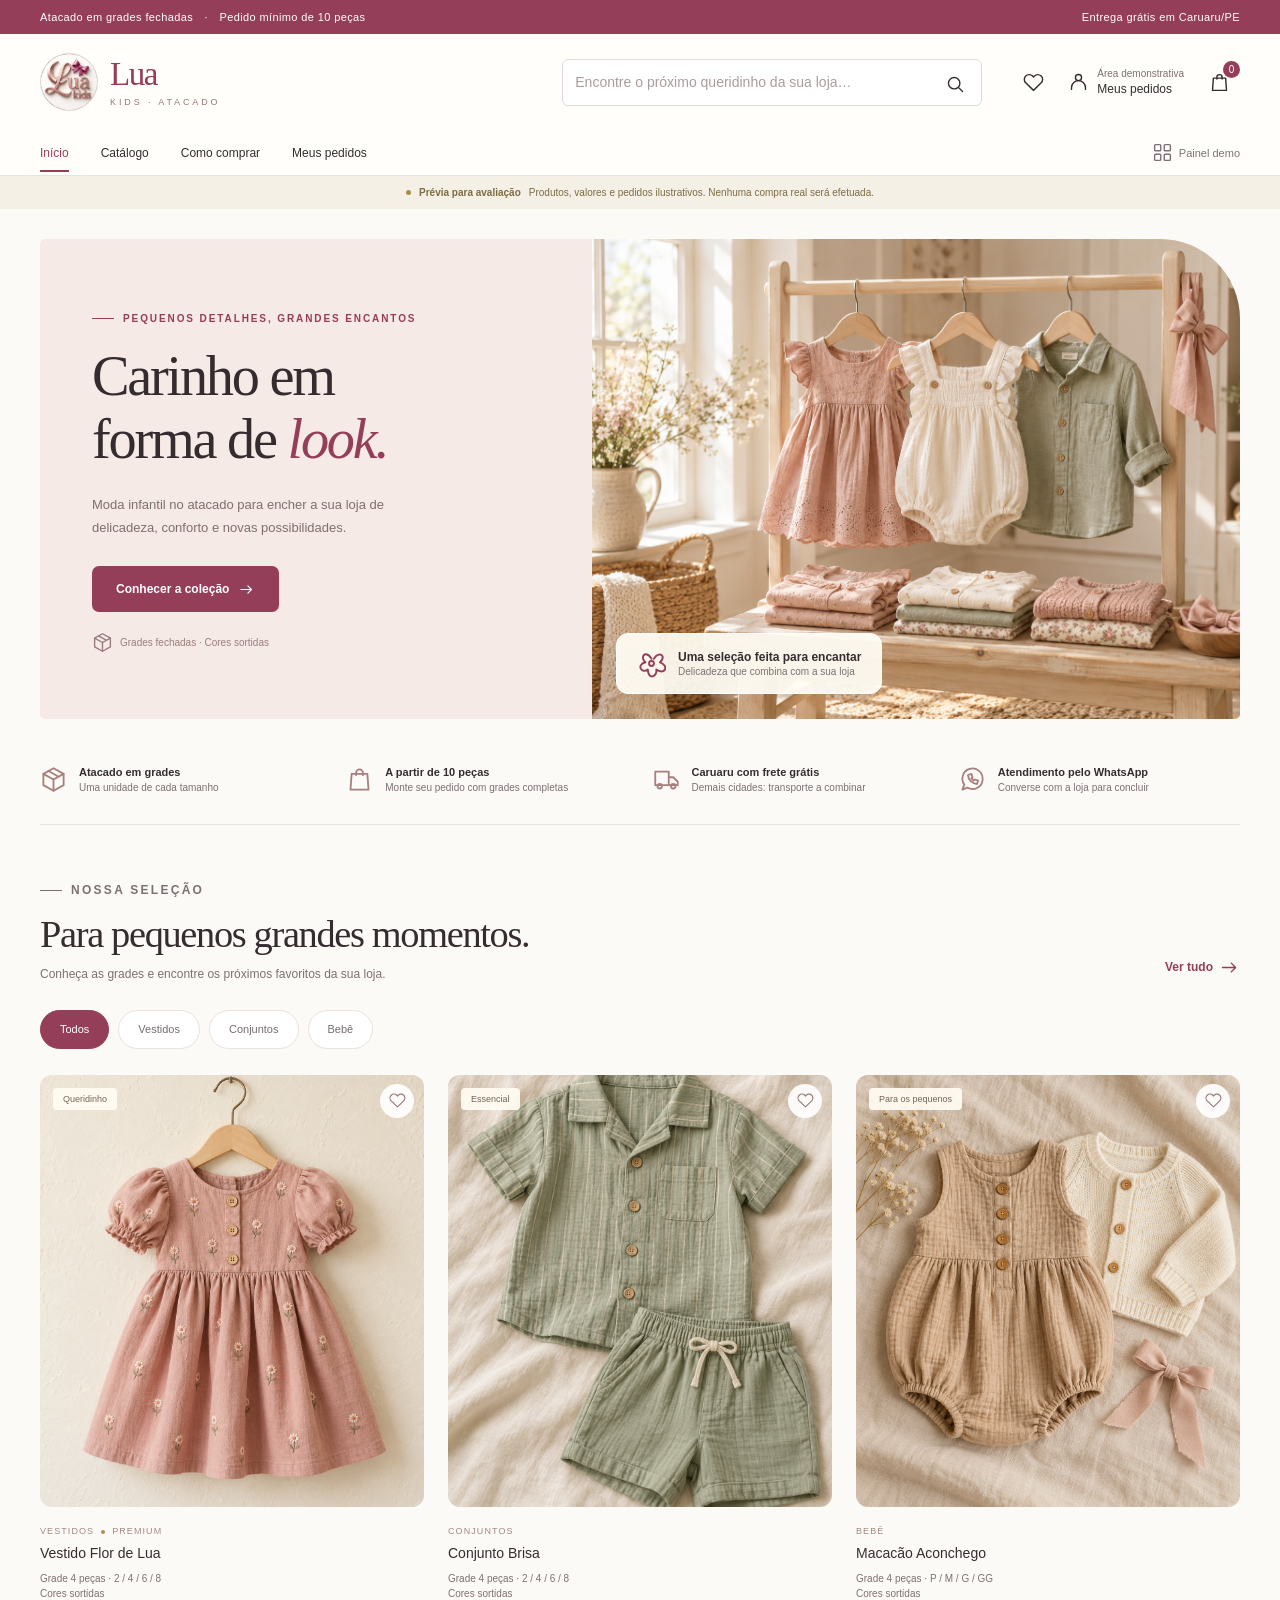
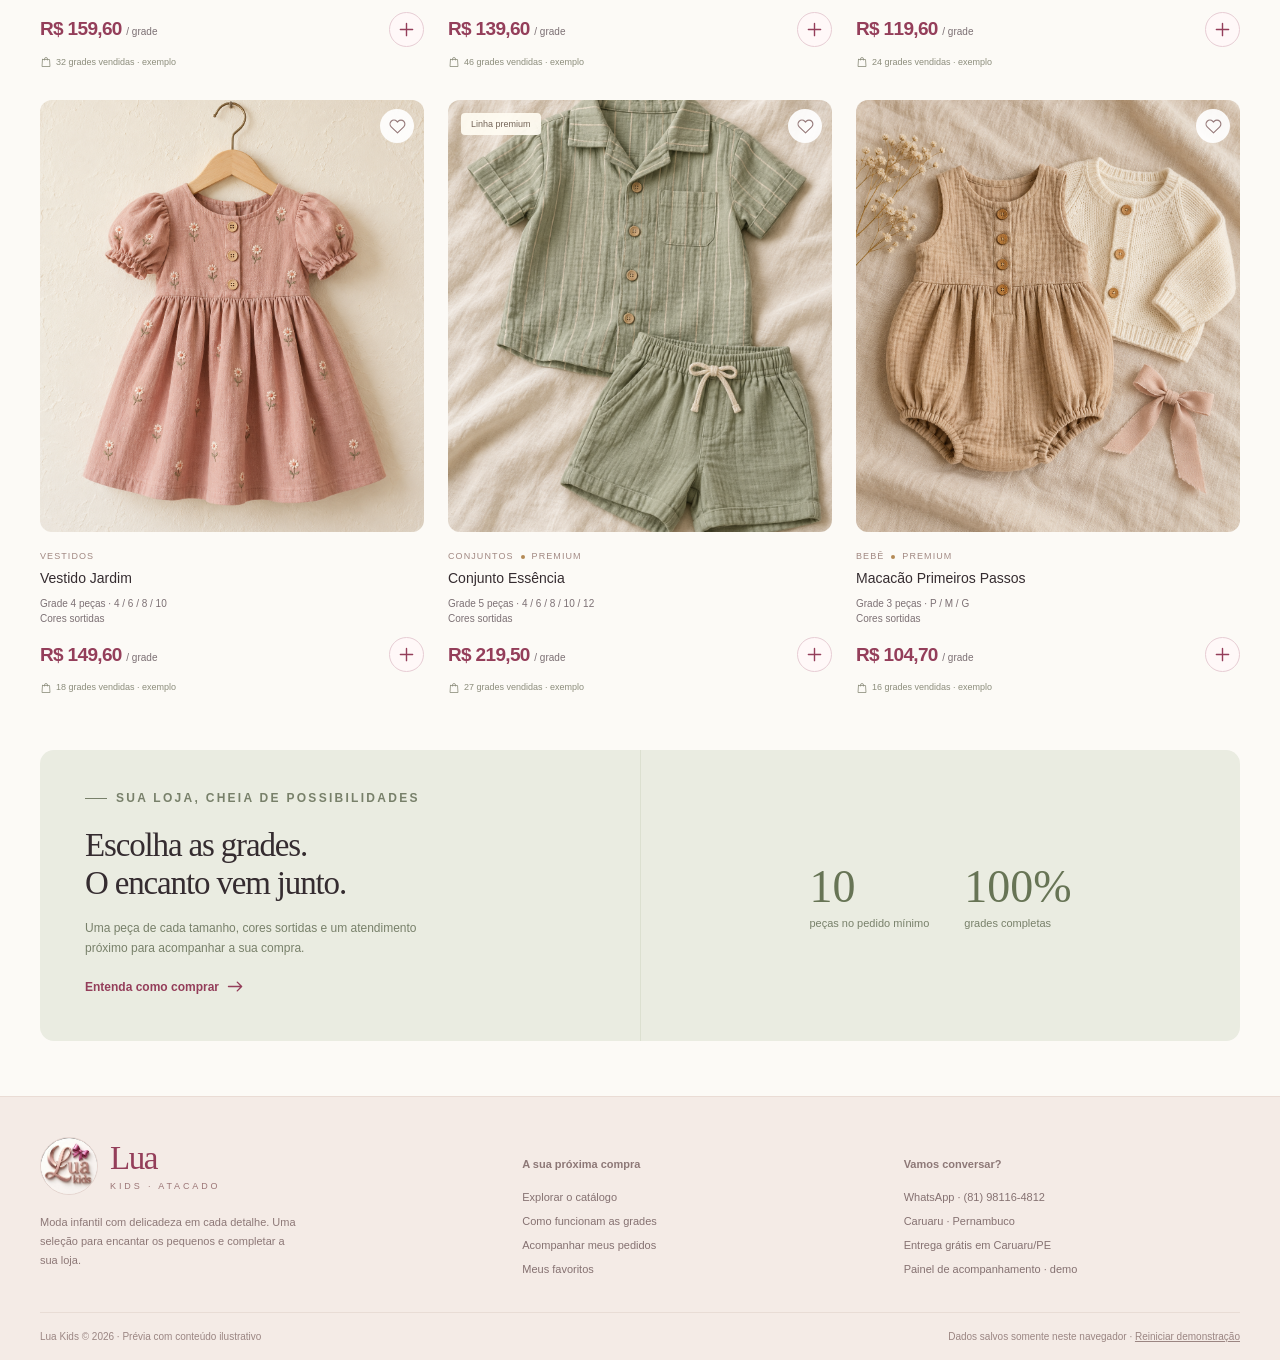
==== index.html @ c9e326a3 "att de 1º versão" ====
<!doctype html>
<html lang="pt-BR">
  <head>
    <meta charset="utf-8" />
    <meta name="viewport" content="width=device-width, initial-scale=1" />
    <meta name="theme-color" content="#943e5a" />
    <meta
      name="description"
      content="Prévia da Lua Kids: moda infantil no atacado, em grades fechadas. Caruaru, Pernambuco."
    />
    <title>Lua Kids · Moda infantil no atacado</title>
    <link rel="icon" type="image/jpeg" href="recursos/imagens/logo-original.jpg" />
    <!-- A ordem preserva a cascata visual da primeira versão. -->
    <link rel="stylesheet" href="estilos/base.css" />
    <link rel="stylesheet" href="estilos/estrutura.css" />
    <link rel="stylesheet" href="estilos/vitrine.css" />
    <link rel="stylesheet" href="estilos/rodape.css" />
    <link rel="stylesheet" href="estilos/paginas.css" />
    <link rel="stylesheet" href="estilos/responsivo.css" />
    <!-- defer mantém a ordem: configuração → serviços/componentes → telas → eventos → aplicação. -->
    <!-- Scripts tradicionais permitem continuar abrindo este arquivo diretamente no navegador. -->
    <script defer src="js/configuracao.js"></script>
    <script defer src="js/utilitarios.js"></script>
    <script defer src="js/dados/demonstracao.js"></script>
    <script defer src="js/servicos/armazenamento.js"></script>
    <script defer src="js/navegacao.js"></script>
    <script defer src="js/componentes/icones.js"></script>
    <script defer src="js/componentes/avisos.js"></script>
    <script defer src="js/componentes/comuns.js"></script>
    <script defer src="js/servicos/sacola.js"></script>
    <script defer src="js/componentes/estrutura.js"></script>
    <script defer src="js/componentes/cartao-produto.js"></script>
    <script defer src="js/paginas/inicio.js"></script>
    <script defer src="js/paginas/catalogo.js"></script>
    <script defer src="js/paginas/produto.js"></script>
    <script defer src="js/paginas/sacola.js"></script>
    <script defer src="js/servicos/favoritos.js"></script>
    <script defer src="js/paginas/favoritos.js"></script>
    <script defer src="js/servicos/entrega.js"></script>
    <script defer src="js/servicos/pedidos.js"></script>
    <script defer src="js/paginas/fechamento.js"></script>
    <script defer src="js/servicos/anexos.js"></script>
    <script defer src="js/paginas/pedidos.js"></script>
    <script defer src="js/paginas/painel.js"></script>
    <script defer src="js/componentes/mensagem-whatsapp.js"></script>
    <script defer src="js/paginas/como-comprar.js"></script>
    <script defer src="js/eventos.js"></script>
    <script defer src="js/aplicacao.js"></script>
  </head>
  <body>
    <a class="skip-link" href="#conteudo">Pular para o conteúdo</a>
    <div class="announcement"
      ><span>Atacado em grades fechadas <b>·</b> Pedido mínimo de 10 peças</span
      ><span class="announcement-delivery">Entrega grátis em Caruaru/PE</span></div
    >
    <!-- O componente estrutura.js preenche a marca, a busca e os contadores. -->
    <header class="site-header" id="header"></header>
    <div class="demo-bar"
      ><span class="demo-dot"></span><strong>Prévia para avaliação</strong
      ><span
        >Produtos, valores e pedidos ilustrativos. Nenhuma compra real será efetuada.</span
      ></div
    >
    <!-- aplicacao.js troca somente esta área ao navegar pelas rotas. -->
    <main id="conteudo" tabindex="-1"></main>
    <footer class="site-footer" id="footer"></footer>
    <!-- Diálogos nativos: o navegador controla foco e fechamento pelo teclado. -->
    <dialog id="cart-dialog" class="cart-dialog" aria-labelledby="cart-title"></dialog>
    <dialog id="message-dialog" class="message-dialog" aria-labelledby="message-title"></dialog>
    <div id="toast" class="toast" role="status" aria-live="polite"></div>
    <noscript
      ><p class="container notice"
        >Ative o JavaScript para navegar no catálogo e experimentar o carrinho.</p
      ></noscript
    >
  </body>
</html>
---- estilos/base.css ----
/* Cores, tipografia, dimensões gerais, ícones e acessibilidade compartilhada. */
:root {
  --ink: #352c30;
  --muted: #7c7074;
  --rose: #943e5a;
  --rose-dark: #763047;
  --blush: #f8eeec;
  --cream: #fcfaf6;
  --line: #eae2df;
  --sage: #526348;
  --white: #fff;
  --shadow: 0 14px 45px #57373f0c;
  --radius: 16px;
  font-family: "Segoe UI", Arial, sans-serif;
  color: var(--ink);
  background: var(--cream);
  font-synthesis: none;
}
* {
  box-sizing: border-box;
}
body {
  margin: 0;
}
button,
input,
select,
textarea {
  font: inherit;
}
button,
a,
input,
select,
textarea {
  -webkit-tap-highlight-color: transparent;
}
a {
  color: inherit;
  text-decoration: none;
}
button {
  cursor: pointer;
}
img {
  display: block;
  max-width: 100%;
}
button:disabled {
  cursor: not-allowed;
  opacity: 0.48;
}
button,
input,
select,
textarea {
  touch-action: manipulation;
}
button:focus-visible,
a:focus-visible,
input:focus-visible,
textarea:focus-visible,
select:focus-visible,
summary:focus-visible {
  outline: 3px solid #bd8664;
  outline-offset: 4px;
}
h1,
h2,
h3,
p {
  margin-top: 0;
}
h1,
h2,
.serif {
  font-family: Georgia, "Times New Roman", serif;
  font-weight: 400;
}
h1 {
  font-size: clamp(36px, 4vw, 58px);
  letter-spacing: -0.04em;
  line-height: 1.12;
}
h2 {
  font-size: clamp(29px, 3vw, 40px);
  letter-spacing: -0.035em;
  line-height: 1.15;
}
h3 {
  font-size: 17px;
  line-height: 1.4;
}
p {
  line-height: 1.7;
}
.container {
  width: min(1240px, calc(100% - 80px));
  margin-inline: auto;
}
.icon {
  width: 21px;
  height: 21px;
  display: inline-block;
  vertical-align: middle;
  fill: none;
  stroke: currentColor;
  stroke-width: 1.6;
  stroke-linecap: round;
  stroke-linejoin: round;
  flex-shrink: 0;
}
.skip-link {
  position: fixed;
  left: 15px;
  top: -80px;
  padding: 12px;
  background: white;
  z-index: 20;
}
.skip-link:focus {
  top: 10px;
}
---- estilos/estrutura.css ----
/* Faixa de atacado, cabeçalho fixo, busca, navegação e aviso de demonstração. */
.announcement {
  min-height: 34px;
  background: var(--rose);
  color: white;
  display: flex;
  justify-content: space-between;
  align-items: center;
  padding: 7px max(40px, calc((100% - 1240px) / 2));
  font-size: 11px;
  letter-spacing: 0.035em;
  gap: 12px;
}
.announcement b {
  padding: 0 8px;
  font-weight: 400;
}
.site-header {
  background: #fffefa;
  position: sticky;
  top: 0;
  z-index: 5;
  border-bottom: 1px solid var(--line);
}
.header-main {
  display: flex;
  align-items: center;
  gap: 30px;
  min-height: 96px;
}
.brand {
  display: flex;
  align-items: center;
  gap: 12px;
  flex-shrink: 0;
}
.brand-seal {
  position: relative;
  width: 58px;
  height: 58px;
  border-radius: 50%;
  overflow: hidden;
  border: 1px solid #e4d4cf;
  background: #faf5ef;
}
.brand-seal img {
  position: absolute;
  width: 153%;
  max-width: none;
  left: 50%;
  top: 50%;
  transform: translate(-50%, -50%);
}
.brand-name {
  font-family: Georgia, serif;
  font-size: 33px;
  color: var(--rose);
  letter-spacing: -0.045em;
  line-height: 1;
}
.brand-name small {
  display: block;
  font:
    9px "Segoe UI",
    Arial,
    sans-serif;
  letter-spacing: 0.32em;
  text-transform: uppercase;
  color: #9b7576;
  margin-top: 6px;
}
.header-search {
  position: relative;
  max-width: 420px;
  flex: 1;
  margin-left: auto;
}
.header-search input {
  width: 100%;
  border: 1px solid var(--line);
  background: #faf8f5;
  border-radius: 50px;
  padding: 13px 45px 13px 19px;
  font-size: 13px;
}
.header-search button {
  position: absolute;
  right: 6px;
  top: 4px;
}
.header-actions {
  display: flex;
  gap: 14px;
  align-items: center;
}
.icon-button {
  display: inline-flex;
  align-items: center;
  justify-content: center;
  min-width: 42px;
  min-height: 44px;
  border: 0;
  background: transparent;
  border-radius: 50%;
  position: relative;
  color: var(--ink);
  gap: 8px;
}
.icon-button:hover {
  background: var(--blush);
  color: var(--rose);
}
.header-account {
  display: flex;
  align-items: center;
  gap: 8px;
  font-size: 12px;
  line-height: 1.4;
}
.header-account small {
  color: var(--muted);
  display: block;
  font-size: 10px;
}
.count-badge {
  position: absolute;
  right: 0;
  top: 1px;
  min-width: 17px;
  height: 17px;
  padding: 0 4px;
  border-radius: 20px;
  background: var(--rose);
  color: white;
  font-size: 10px;
  display: grid;
  place-items: center;
}
.header-nav {
  display: flex;
  align-items: center;
  gap: 32px;
  min-height: 43px;
  font-size: 12px;
}
.header-nav a {
  padding: 12px 0;
  white-space: nowrap;
}
.header-nav a:hover,
.header-nav .active {
  color: var(--rose);
}
.header-nav a.active {
  box-shadow: inset 0 -2px var(--rose);
}
.header-nav .admin-link {
  margin-left: auto;
  display: flex;
  gap: 6px;
  align-items: center;
  font-size: 11px;
  color: var(--muted);
}
.demo-bar {
  display: flex;
  align-items: center;
  justify-content: center;
  gap: 8px;
  background: #f4f0e5;
  color: #7c6b43;
  padding: 9px 20px;
  font-size: 10px;
  line-height: 1.5;
}
.demo-dot {
  width: 5px;
  height: 5px;
  background: #aa8d4c;
  border-radius: 50%;
  flex-shrink: 0;
}
.demo-bar strong {
  font-weight: 600;
  white-space: nowrap;
}
main {
  min-height: 50vh;
}
main:focus {
  outline: none;
}
---- estilos/vitrine.css ----
/* Vitrine inicial, botões compartilhados, benefícios, cartões e seleção de categorias. */
.eyebrow {
  display: flex;
  align-items: center;
  gap: 9px;
  font-size: 10px;
  letter-spacing: 0.19em;
  text-transform: uppercase;
  font-weight: 600;
  color: var(--rose);
  margin-bottom: 18px;
}
.eyebrow:before {
  content: "";
  display: block;
  width: 22px;
  height: 1px;
  background: currentColor;
} /* Banner de apresentação: texto e imagem em duas colunas no computador. */
.hero {
  padding-block: 30px 25px;
}
.hero-grid {
  display: grid;
  grid-template-columns: 0.92fr 1.08fr;
  min-height: 480px;
  background: #f5eae5;
  border-radius: 5px 80px 5px 5px;
  overflow: hidden;
}
.hero-copy {
  padding: 60px 30px 55px 52px;
  position: relative;
  display: flex;
  flex-direction: column;
  align-items: flex-start;
  justify-content: center;
}
.hero h1 {
  font-size: clamp(40px, 4.4vw, 61px);
  margin-bottom: 22px;
}
.hero h1 em {
  color: var(--rose);
  font-weight: 400;
}
.hero-description {
  font-size: 13px;
  color: #806e70;
  max-width: 310px;
  line-height: 1.8;
  margin-bottom: 27px;
}
.hero-image {
  position: relative;
  min-width: 0;
  min-height: 400px;
}
.hero-image > img {
  width: 100%;
  height: 100%;
  object-fit: cover;
  object-position: 58% center;
}
.hero-note {
  position: absolute;
  bottom: 25px;
  left: 24px;
  background: #fffdf5ed;
  border: 1px solid white;
  border-radius: 12px;
  display: flex;
  align-items: center;
  gap: 12px;
  padding: 15px 20px;
  box-shadow: var(--shadow);
  font-size: 12px;
}
.hero-note .icon {
  color: var(--rose);
  width: 29px;
  height: 29px;
}
.hero-note strong {
  display: block;
  font-weight: 600;
}
.hero-note small {
  color: var(--muted);
  font-size: 10px;
}
.hero-caption {
  font-size: 10px;
  margin-top: 20px;
  color: #9a7c7c;
  display: flex;
  align-items: center;
  gap: 7px;
}
.button {
  display: inline-flex;
  justify-content: center;
  align-items: center;
  gap: 9px;
  min-height: 46px;
  padding: 13px 23px;
  border: 1px solid transparent;
  border-radius: 7px;
  background: var(--rose);
  color: white;
  font-size: 12px;
  font-weight: 600;
  line-height: 1.4;
  text-align: center;
  transition:
    background 0.18s,
    transform 0.18s;
}
.button:hover {
  background: var(--rose-dark);
  transform: translateY(-1px);
}
.button .icon {
  width: 17px;
  height: 17px;
}
.button.secondary {
  background: white;
  border-color: var(--line);
  color: var(--ink);
}
.button.secondary:hover {
  background: var(--blush);
}
.button.ghost {
  background: transparent;
  border-color: #d7b9bf;
  color: var(--rose);
}
.button.small {
  min-height: 38px;
  padding: 9px 14px;
  font-size: 11px;
}
.button.full {
  width: 100%;
}
.button.danger {
  color: #a14337;
  border-color: #edc8c4;
  background: #fff8f7;
}
.text-link {
  font-size: 12px;
  color: var(--rose);
  display: inline-flex;
  align-items: center;
  gap: 6px;
  border: 0;
  background: none;
  padding: 6px 0;
  font-weight: 600;
}
.text-link:hover {
  text-decoration: underline;
  text-underline-offset: 4px;
}
.perks {
  display: grid;
  grid-template-columns: repeat(4, 1fr);
  padding: 22px 0 31px;
  gap: 25px;
  border-bottom: 1px solid var(--line);
}
.perk {
  display: flex;
  align-items: center;
  gap: 12px;
  font-size: 11px;
}
.perk > .icon {
  color: #a67f7d;
  width: 27px;
  height: 27px;
}
.perk strong {
  display: block;
  font-weight: 600;
  margin-bottom: 4px;
}
.perk span {
  display: block;
  color: var(--muted);
  font-size: 10px;
}
.section {
  padding-block: 55px;
}
.section-heading {
  display: flex;
  align-items: flex-end;
  justify-content: space-between;
  gap: 20px;
  margin-bottom: 26px;
}
.section-heading h2 {
  margin-bottom: 7px;
}
.section-heading p {
  font-size: 12px;
  color: var(--muted);
  margin: 0;
}
.section-heading .eyebrow {
  margin-bottom: 12px;
}
.category-tabs {
  display: flex;
  gap: 9px;
  flex-wrap: wrap;
  margin-bottom: 26px;
}
.chip {
  border: 1px solid var(--line);
  background: var(--white);
  color: #786c70;
  padding: 10px 19px;
  border-radius: 50px;
  font-size: 11px;
  min-height: 39px;
  cursor: pointer;
  display: inline-flex;
  align-items: center;
  justify-content: center;
  gap: 7px;
}
.chip:hover,
.chip.active {
  background: var(--rose);
  border-color: var(--rose);
  color: white;
} /* Grade visual dos cartões; no celular passa para duas colunas. */
.product-grid {
  display: grid;
  grid-template-columns: repeat(3, minmax(0, 1fr));
  gap: 30px 24px;
}
.product-card {
  min-width: 0;
}
.product-photo {
  position: relative;
  aspect-ratio: 4/4.5;
  background: #eee8e1;
  border-radius: 12px;
  overflow: hidden;
}
.product-photo > a {
  display: block;
  width: 100%;
  height: 100%;
}
.product-photo img {
  width: 100%;
  height: 100%;
  object-fit: cover;
  transition: transform 0.4s;
}
.product-card:hover .product-photo img {
  transform: scale(1.025);
}
.product-tag {
  position: absolute;
  top: 13px;
  left: 13px;
  font-size: 9px;
  padding: 6px 10px;
  background: #fffcf3ed;
  border-radius: 4px;
  color: #736357;
  pointer-events: none;
}
.favorite-button {
  position: absolute;
  right: 10px;
  top: 9px;
  background: #ffffffea;
  min-height: 34px;
  min-width: 34px;
  color: #977b7b;
}
.favorite-button .icon {
  width: 17px;
  height: 17px;
}
.favorite-button.selected {
  color: var(--rose);
}
.favorite-button.selected svg {
  fill: #f2d2dc;
}
.product-category {
  font-size: 9px;
  letter-spacing: 0.12em;
  text-transform: uppercase;
  color: #a18882;
  margin: 17px 0 5px;
  display: flex;
  gap: 7px;
  align-items: center;
}
.premium-dot {
  width: 4px;
  height: 4px;
  border-radius: 50%;
  background: #b48a55;
}
.product-title {
  font-size: 14px;
  font-weight: 500;
  margin: 0 0 7px;
}
.product-title a:hover {
  color: var(--rose);
}
.product-meta {
  font-size: 10px;
  color: var(--muted);
  margin: 0 0 11px;
  line-height: 1.5;
}
.product-price {
  display: flex;
  align-items: center;
  justify-content: space-between;
  gap: 9px;
}
.product-price strong {
  font-size: 19px;
  letter-spacing: -0.035em;
  color: var(--rose);
  font-weight: 600;
}
.product-price strong small {
  font-weight: 400;
  font-size: 10px;
  letter-spacing: 0;
  color: var(--muted);
}
.add-button {
  width: 35px;
  height: 35px;
  min-height: 35px;
  border: 1px solid #e7cdd4;
  background: #fff8f8;
  color: var(--rose);
  border-radius: 50%;
  display: grid;
  place-items: center;
}
.add-button:hover {
  background: var(--rose);
  color: white;
}
.product-sold {
  font-size: 9px;
  color: #8c8d7c;
  margin: 8px 0 0;
  display: flex;
  gap: 4px;
  align-items: center;
}
.product-sold .icon {
  width: 12px;
  height: 12px;
}
.split-banner {
  display: grid;
  grid-template-columns: 1fr 1fr;
  background: #eaece1;
  border-radius: 14px;
  overflow: hidden;
  margin-bottom: 55px;
}
.split-banner > div {
  padding: 38px 45px;
}
.split-banner h2 {
  font-size: 33px;
  max-width: 370px;
  margin-bottom: 15px;
}
.split-banner p {
  font-size: 12px;
  color: #78806a;
  max-width: 360px;
}
.banner-facts {
  display: flex !important;
  align-items: center;
  justify-content: center;
  gap: 35px;
  border-left: 1px solid #dce0d0;
}
.banner-facts strong {
  display: block;
  font:
    46px Georgia,
    serif;
  color: #677455;
}
.banner-facts span {
  font-size: 11px;
  color: #78806a;
}
---- estilos/rodape.css ----
/* Rodapé com marca, atendimento, navegação e reinício dos exemplos. */
.site-footer {
  background: #f4ebe6;
  border-top: 1px solid #eadcd5;
  padding-top: 40px;
}
.footer-grid {
  display: grid;
  grid-template-columns: 1.3fr 1fr 1fr;
  gap: 45px;
  padding-bottom: 32px;
}
.footer-grid p {
  font-size: 11px;
  color: #8d7877;
  max-width: 260px;
  margin-top: 18px;
}
.footer-title {
  font-size: 11px;
  font-weight: 600;
  margin-bottom: 17px;
}
.footer-links {
  display: grid;
  gap: 12px;
  font-size: 11px;
  color: #857171;
}
.footer-links a:hover {
  color: var(--rose);
}
.footer-bottom {
  border-top: 1px solid #e8dcd5;
  display: flex;
  justify-content: space-between;
  gap: 20px;
  padding: 18px 0;
  font-size: 10px;
  color: #9b8683;
}
.footer-bottom button {
  font: inherit;
  border: 0;
  padding: 0;
  background: none;
  text-decoration: underline;
  color: inherit;
}
---- estilos/paginas.css ----
/* Telas internas: catálogo, detalhe, sacola, fechamento, pedidos, painel e diálogos. */
.page-heading {
  padding-top: 34px;
  margin-bottom: 30px;
}
.breadcrumb {
  display: flex;
  flex-wrap: wrap;
  gap: 8px;
  font-size: 11px;
  color: #99858b;
  margin-bottom: 26px;
}
.breadcrumb a:hover {
  color: var(--rose);
}
.breadcrumb span:last-child {
  color: var(--ink);
}
.page-heading h1 {
  font-size: 42px;
  margin-bottom: 12px;
}
.page-heading p {
  font-size: 13px;
  color: var(--muted);
  max-width: 680px;
} /* Catálogo: filtros ao lado dos resultados, empilhados em telas pequenas. */
.catalog-layout {
  display: grid;
  grid-template-columns: 205px minmax(0, 1fr);
  gap: 38px;
  padding-bottom: 60px;
}
.filters {
  align-self: start;
  background: white;
  border: 1px solid var(--line);
  border-radius: 12px;
  padding: 20px;
}
.filters h2 {
  font-family: inherit;
  font-size: 13px;
  letter-spacing: 0;
  font-weight: 600;
  margin-bottom: 22px;
}
.filter-field {
  display: block;
  margin-bottom: 20px;
}
.filter-field > span {
  font-size: 11px;
  font-weight: 600;
  display: block;
  margin-bottom: 8px;
}
.filter-field select,
.filter-field input[type="search"] {
  font-size: 12px;
  padding: 10px 9px;
  background: #fcfaf8;
}
.check-inline {
  display: flex;
  align-items: center;
  gap: 8px;
  font-size: 12px;
  cursor: pointer;
}
.check-inline input {
  accent-color: var(--rose);
  width: 17px;
  height: 17px;
}
.filter-note {
  font-size: 10px;
  color: var(--muted);
  line-height: 1.7;
  margin-top: 18px;
}
.catalog-top {
  display: flex;
  align-items: center;
  justify-content: space-between;
  gap: 15px;
  margin-bottom: 20px;
  font-size: 11px;
  color: var(--muted);
}
.catalog-top select {
  width: auto;
  max-width: 180px;
  font-size: 11px;
  padding: 9px 12px;
}
.catalog-layout /* Grade visual dos cartões; no celular passa para duas colunas. */
.product-grid {
  gap: 30px 19px;
}
.catalog-layout .product-price strong {
  font-size: 17px;
}
.empty-state {
  padding: 50px 22px;
  text-align: center;
  background: white;
  border: 1px dashed #e2d4d5;
  border-radius: 12px;
  grid-column: 1/-1;
}
.empty-state > .icon {
  width: 36px;
  height: 36px;
  color: #b1939b;
  margin-bottom: 16px;
}
.empty-state h2 {
  font-size: 27px;
  margin-bottom: 12px;
}
.empty-state p {
  font-size: 13px;
  color: var(--muted);
  max-width: 450px;
  margin: 0 auto 20px;
}
.notice {
  padding: 16px 19px;
  background: #f5efe0;
  border: 1px solid #e7dfca;
  color: #84734a;
  font-size: 12px;
  line-height: 1.65;
  border-radius: 8px;
}
.notice.rose {
  background: #fbf1f2;
  color: #8d5365;
  border-color: #eedde2;
}
.notice.green {
  background: #eef2e9;
  color: #546744;
  border-color: #dce5d2;
}
.notice p {
  margin: 0;
}
.notice + .notice {
  margin-top: 10px;
} /* Detalhe do produto e composição da grade fechada. */
.product-detail {
  display: grid;
  grid-template-columns: 1fr 1fr;
  gap: 60px;
  align-items: start;
  padding-bottom: 55px;
}
.detail-photo {
  background: #ece7e0;
  border-radius: 18px;
  overflow: hidden;
  aspect-ratio: 4/5;
  position: relative;
}
.detail-photo > img {
  width: 100%;
  height: 100%;
  object-fit: cover;
}
.detail-photo .favorite-button {
  right: 20px;
  top: 20px;
  min-height: 42px;
  min-width: 42px;
}
.detail-copy h1 {
  font-size: 43px;
  margin: 13px 0 16px;
}
.detail-copy .product-price {
  margin: 25px 0 4px;
}
.detail-copy .product-price strong {
  font-size: 31px;
}
.detail-copy .description {
  font-size: 13px;
  color: var(--muted);
}
.per-piece {
  font-size: 11px;
  color: var(--muted);
  margin-bottom: 24px;
}
.grade-box {
  padding: 20px;
  border: 1px solid var(--line);
  border-radius: 10px;
  background: white;
  margin: 22px 0;
}
.grade-box h3 {
  font-size: 12px;
  margin-bottom: 15px;
}
.sizes {
  display: flex;
  gap: 9px;
  flex-wrap: wrap;
}
.size-box {
  text-align: center;
  min-width: 44px;
  background: #f7f4ef;
  padding: 9px 12px;
  border-radius: 5px;
  font-size: 13px;
}
.size-box small {
  display: block;
  font-size: 9px;
  color: var(--muted);
  margin-top: 3px;
}
.grade-box > p {
  font-size: 10px;
  margin: 13px 0 0;
  color: var(--muted);
}
.purchase-row {
  display: flex;
  gap: 12px;
  margin: 22px 0 12px;
}
.quantity {
  display: inline-flex;
  align-items: center;
  min-height: 44px;
  border: 1px solid var(--line);
  border-radius: 7px;
  overflow: hidden;
  background: white;
  flex-shrink: 0;
}
.quantity button {
  width: 36px;
  height: 42px;
  background: transparent;
  border: 0;
  color: var(--ink);
  font-size: 17px;
}
.quantity button:hover {
  background: var(--blush);
}
.quantity output {
  width: 30px;
  text-align: center;
  font-size: 13px;
}
.purchase-row .button {
  flex: 1;
}
.details-list {
  padding-left: 17px;
  font-size: 12px;
  color: var(--muted);
  line-height: 2;
}
.detail-info {
  font-size: 11px;
  color: var(--muted);
  display: flex;
  align-items: center;
  gap: 7px;
}
.detail-info .icon {
  width: 16px;
  height: 16px;
} /* Sacola em diálogo lateral, com rolagem própria e resumo no rodapé. */
.cart-dialog {
  position: fixed;
  inset: 0 0 0 auto;
  margin: 0;
  width: min(470px, 100%);
  height: 100dvh;
  max-width: 100%;
  max-height: 100%;
  border: 0;
  padding: 0;
  background: #fffdfa;
  color: var(--ink);
  box-shadow: -10px 0 45px #38252c12;
}
.cart-dialog::backdrop,
.message-dialog::backdrop {
  background: #30202b62;
  backdrop-filter: blur(2px);
}
.dialog-shell {
  display: flex;
  flex-direction: column;
  height: 100%;
}
.dialog-heading {
  padding: 23px 24px;
  display: flex;
  align-items: center;
  justify-content: space-between;
  border-bottom: 1px solid var(--line);
}
.dialog-heading h2 {
  margin: 0;
  font-size: 27px;
}
.dialog-heading p {
  font-size: 11px;
  color: var(--muted);
  margin: 4px 0 0;
}
.cart-body {
  overflow-y: auto;
  flex: 1;
  padding: 0 24px 24px;
}
.cart-item {
  display: flex;
  gap: 15px;
  padding: 23px 0;
  border-bottom: 1px solid var(--line);
}
.cart-item img {
  width: 78px;
  height: 99px;
  object-fit: cover;
  border-radius: 7px;
  background: #eee7df;
  flex-shrink: 0;
}
.cart-item-info {
  flex: 1;
  min-width: 0;
}
.cart-item h3 {
  font-size: 12px;
  margin: 0 0 7px;
}
.cart-item p {
  font-size: 10px;
  color: var(--muted);
  margin-bottom: 10px;
}
.cart-item-row {
  display: flex;
  justify-content: space-between;
  gap: 10px;
  align-items: center;
}
.cart-item-row strong {
  font-size: 13px;
  color: var(--rose);
}
.cart-item .quantity {
  min-height: 30px;
}
.cart-item .quantity button {
  width: 27px;
  height: 30px;
  font-size: 14px;
}
.cart-item .quantity output {
  width: 22px;
  font-size: 11px;
}
.remove-item {
  font-size: 10px;
  color: var(--muted);
  background: transparent;
  border: 0;
  padding: 8px 0 0;
}
.cart-bottom {
  padding: 23px 24px;
  border-top: 1px solid var(--line);
  background: #fffdfa;
}
.cart-progress {
  margin: 17px 0;
}
.cart-progress p {
  font-size: 11px;
  color: var(--muted);
  margin: 0 0 8px;
}
.progress-track {
  height: 5px;
  border-radius: 20px;
  background: #eadfe1;
  overflow: hidden;
}
.progress-fill {
  height: 100%;
  background: var(--rose);
}
.summary-row {
  display: flex;
  justify-content: space-between;
  gap: 16px;
  align-items: baseline;
  margin: 13px 0;
  font-size: 12px;
}
.summary-row.total {
  padding-top: 17px;
  border-top: 1px solid var(--line);
  font-weight: 600;
  font-size: 14px;
}
.summary-row.total strong {
  color: var(--rose);
  font-size: 23px;
  letter-spacing: -0.03em;
}
.small-print {
  font-size: 10px;
  color: var(--muted);
  line-height: 1.7;
  margin: 13px 0 0;
} /* Fechamento: formulário e resumo do pedido. */
.form-layout {
  display: grid;
  grid-template-columns: minmax(0, 1.45fr) minmax(300px, 1fr);
  gap: 30px;
  padding-bottom: 60px;
  align-items: start;
}
.panel-card {
  padding: 28px;
  background: white;
  border: 1px solid var(--line);
  border-radius: 12px;
  min-width: 0;
}
.panel-card h2 {
  font-family: inherit;
  font-size: 16px;
  letter-spacing: 0;
  font-weight: 600;
  margin-bottom: 22px;
}
.panel-card + .panel-card {
  margin-top: 20px;
}
.form-grid {
  display: grid;
  grid-template-columns: 1fr 1fr;
  gap: 19px;
}
.field {
  display: block;
  min-width: 0;
}
.field.full {
  grid-column: 1/-1;
}
.field > span,
.field > label {
  display: block;
  font-size: 11px;
  font-weight: 600;
  margin-bottom: 8px;
}
input:not([type="checkbox"]):not([type="file"]),
select,
textarea {
  width: 100%;
  min-width: 0;
  border: 1px solid #e4d9da;
  border-radius: 6px;
  padding: 12px;
  color: var(--ink);
  background: white;
  line-height: 1.5;
  font-size: 14px;
}
input::placeholder,
textarea::placeholder {
  color: #aa9c9d;
}
textarea {
  resize: vertical;
  min-height: 85px;
}
.field small {
  display: block;
  color: var(--muted);
  font-size: 10px;
  line-height: 1.6;
  margin-top: 5px;
}
.form-divider {
  border: 0;
  border-top: 1px solid var(--line);
  margin: 26px 0;
}
.order-summary {
  position: sticky;
  top: 160px;
}
.summary-item {
  display: flex;
  align-items: center;
  gap: 13px;
  margin-bottom: 18px;
}
.summary-item img {
  width: 52px;
  height: 66px;
  border-radius: 5px;
  object-fit: cover;
}
.summary-item > div {
  flex: 1;
}
.summary-item h3 {
  font-size: 11px;
  margin: 0 0 5px;
}
.summary-item p {
  font-size: 10px;
  color: var(--muted);
  margin: 0;
}
.summary-item strong {
  font-size: 12px;
  white-space: nowrap;
} /* Cores dos estados do pedido; a permissão para alterá-los não depende do CSS. */
.status {
  display: inline-flex;
  align-items: center;
  gap: 6px;
  padding: 6px 10px;
  border-radius: 50px;
  background: #f7eedc;
  color: #967632;
  font-size: 10px;
  font-weight: 500;
  white-space: nowrap;
}
.status:before {
  content: "";
  width: 5px;
  height: 5px;
  border-radius: 50%;
  background: currentColor;
}
.status.confirmado {
  background: #eaf0e6;
  color: #5d774c;
}
.status.preparando {
  background: #f4e9e2;
  color: #9c7454;
}
.status.enviado {
  background: #e9edf8;
  color: #5b72a0;
}
.status.entregue {
  background: #e2efe9;
  color: #49765c;
}
.status.cancelado {
  background: #f4e7e8;
  color: #a2676b;
} /* Área demonstrativa do cliente e seus históricos. */
.account-layout {
  display: grid;
  grid-template-columns: 230px minmax(0, 1fr);
  gap: 28px;
  padding-bottom: 60px;
}
.account-sidebar {
  padding: 22px;
  height: fit-content;
  background: white;
  border: 1px solid var(--line);
  border-radius: 12px;
}
.avatar {
  width: 46px;
  height: 46px;
  border-radius: 50%;
  background: var(--blush);
  color: var(--rose);
  display: grid;
  place-items: center;
  font:
    23px Georgia,
    serif;
  margin-bottom: 13px;
}
.account-sidebar h2 {
  font-family: inherit;
  letter-spacing: 0;
  font-size: 14px;
  font-weight: 600;
  margin-bottom: 5px;
}
.account-sidebar > p {
  font-size: 11px;
  color: var(--muted);
  margin-bottom: 20px;
  overflow-wrap: anywhere;
}
.account-sidebar .field {
  margin-top: 20px;
}
.account-sidebar .field select {
  font-size: 11px;
}
.account-tabs {
  display: flex;
  gap: 8px;
  margin: 24px 0;
}
.orders-list {
  display: grid;
  gap: 16px;
}
.order-card {
  padding: 23px;
  background: white;
  border: 1px solid var(--line);
  border-radius: 12px;
}
.order-card-top {
  display: flex;
  align-items: center;
  justify-content: space-between;
  gap: 12px;
}
.order-card h3 {
  font-size: 12px;
  margin: 0 0 5px;
}
.order-card .date {
  color: var(--muted);
  font-size: 10px;
  margin: 0;
}
.order-card-bottom {
  display: flex;
  align-items: center;
  justify-content: space-between;
  gap: 18px;
  margin-top: 20px;
}
.order-thumbnails {
  display: flex;
  gap: 7px;
}
.order-thumbnails img {
  width: 40px;
  height: 48px;
  object-fit: cover;
  border-radius: 4px;
}
.order-card-total {
  font-size: 14px;
  color: var(--rose);
  font-weight: 600;
}
.order-card-total small {
  display: block;
  font-size: 10px;
  font-weight: 400;
  color: var(--muted);
  margin-top: 5px;
}
.order-heading {
  display: flex;
  justify-content: space-between;
  gap: 20px;
  align-items: flex-start;
  margin-bottom: 22px;
}
.order-heading h1 {
  font-size: 34px;
  margin-bottom: 10px;
}
.order-heading p {
  font-size: 11px;
  color: var(--muted);
  margin: 0;
} /* Detalhes do pedido: seleção, acompanhamento, endereço e comprovante. */
.order-columns {
  display: grid;
  grid-template-columns: 1.45fr 1fr;
  gap: 25px;
  padding-bottom: 55px;
}
.timeline {
  list-style: none;
  padding: 0;
  margin: 0;
}
.timeline li {
  position: relative;
  border-left: 1px solid #ead8df;
  padding: 0 0 23px 21px;
  margin-left: 5px;
}
.timeline li:last-child {
  padding-bottom: 0;
  border: 0;
}
.timeline li:before {
  content: "";
  position: absolute;
  left: -5px;
  top: 3px;
  width: 9px;
  height: 9px;
  background: #b77a90;
  border: 2px solid white;
  border-radius: 50%;
  box-shadow: 0 0 0 1px #e6d6dc;
}
.timeline strong {
  font-size: 11px;
  font-weight: 500;
}
.timeline small {
  display: block;
  font-size: 10px;
  color: var(--muted);
  margin-top: 5px;
}
.address {
  font-style: normal;
  font-size: 12px;
  line-height: 1.9;
  color: var(--muted);
  overflow-wrap: anywhere;
}
.address strong {
  font-weight: 500;
  color: var(--ink);
}
.attachment-preview {
  display: block;
  max-height: 280px;
  border-radius: 8px;
  object-fit: contain;
  margin-bottom: 13px;
  background: #f7f3ef;
  width: 100%;
}
.attachment-name {
  font-size: 11px;
  overflow-wrap: anywhere;
  color: var(--muted);
} /* Painel de acompanhamento, indicadores, busca e históricos por cliente. */
.admin-intro {
  display: flex;
  align-items: center;
  justify-content: space-between;
  gap: 25px;
  margin-bottom: 25px;
}
.admin-intro h1 {
  font-size: 40px;
  margin-bottom: 12px;
}
.admin-intro p {
  font-size: 12px;
  color: var(--muted);
  margin-bottom: 0;
}
.stat-grid {
  display: grid;
  grid-template-columns: repeat(4, 1fr);
  gap: 17px;
  margin: 25px 0;
}
.stat-card {
  padding: 20px;
  border: 1px solid var(--line);
  background: white;
  border-radius: 10px;
}
.stat-card small {
  display: block;
  color: var(--muted);
  font-size: 10px;
  margin-bottom: 10px;
}
.stat-card strong {
  font-size: 28px;
  font-weight: 500;
  letter-spacing: -0.05em;
  color: var(--rose);
}
.admin-layout {
  display: grid;
  grid-template-columns: 220px minmax(0, 1fr);
  gap: 24px;
  padding-bottom: 55px;
}
.customers {
  background: white;
  border: 1px solid var(--line);
  border-radius: 10px;
  padding: 18px;
  height: fit-content;
}
.customers h2 {
  font-size: 13px;
  font-family: inherit;
  font-weight: 600;
  letter-spacing: 0;
  margin-bottom: 15px;
}
.customer-button {
  background: transparent;
  border: 0;
  text-align: left;
  padding: 12px 10px;
  display: block;
  width: 100%;
  border-radius: 6px;
  color: var(--ink);
  font-size: 12px;
  margin-bottom: 4px;
}
.customer-button small {
  display: block;
  font-size: 10px;
  color: var(--muted);
  margin-top: 5px;
}
.customer-button.active,
.customer-button:hover {
  background: var(--blush);
}
.admin-orders {
  min-width: 0;
  background: white;
  border: 1px solid var(--line);
  border-radius: 10px;
  padding: 20px;
}
.table-toolbar {
  display: flex;
  align-items: center;
  gap: 12px;
  margin-bottom: 20px;
}
.table-toolbar input {
  flex: 1;
}
.table-toolbar select {
  width: 180px;
  font-size: 12px;
}
.table-wrap {
  overflow-x: auto;
}
.orders-table {
  width: 100%;
  border-collapse: collapse;
  text-align: left;
  font-size: 11px;
}
.orders-table th {
  font-size: 9px;
  font-weight: 600;
  color: var(--muted);
  letter-spacing: 0.04em;
  text-transform: uppercase;
  background: #fbf8f5;
  padding: 13px 10px;
  white-space: nowrap;
}
.orders-table td {
  padding: 17px 10px;
  border-bottom: 1px solid var(--line);
  vertical-align: middle;
}
.orders-table tr:last-child td {
  border: 0;
}
.orders-table td small {
  display: block;
  font-size: 9px;
  color: var(--muted);
  margin-top: 5px;
}
.orders-table a {
  font-weight: 600;
  color: var(--rose);
  white-space: nowrap;
}
.admin-actions {
  display: grid;
  gap: 10px;
}
.admin-actions .button {
  width: 100%;
}
.upload {
  display: block;
  padding: 20px;
  border: 1px dashed #d4b6c0;
  border-radius: 8px;
  background: #fcf7f6;
  text-align: center;
  cursor: pointer;
  color: var(--rose);
  font-size: 12px;
  line-height: 1.7;
}
.upload .icon {
  display: block;
  margin: 0 auto 10px;
  width: 25px;
  height: 25px;
}
.upload small {
  display: block;
  font-size: 10px;
  color: var(--muted);
}
input[type="file"] {
  width: 100%;
  font-size: 11px;
  margin-top: 13px;
  line-height: 1.6;
}
.step-grid {
  display: grid;
  grid-template-columns: repeat(3, 1fr);
  gap: 25px;
  margin: 35px 0;
}
.step-card {
  background: white;
  border: 1px solid var(--line);
  padding: 29px;
  border-radius: 12px;
}
.step-number {
  font:
    35px Georgia,
    serif;
  color: #c394a3;
  margin-bottom: 20px;
}
.step-card h2 {
  font-size: 24px;
}
.step-card p {
  font-size: 12px;
  color: var(--muted);
}
details {
  padding: 20px 0;
  border-bottom: 1px solid var(--line);
}
summary {
  cursor: pointer;
  font-size: 13px;
  font-weight: 500;
  line-height: 1.6;
}
details p {
  font-size: 12px;
  color: var(--muted);
  max-width: 800px;
  margin: 13px 0 0;
}
.faq {
  padding-bottom: 60px;
}
.faq h2 {
  margin-bottom: 23px;
} /* Prévia da mensagem antes de abrir o WhatsApp manualmente. */
.message-dialog {
  width: min(560px, calc(100% - 28px));
  border: 1px solid var(--line);
  border-radius: 15px;
  padding: 28px;
  color: var(--ink);
  background: var(--cream);
}
.message-dialog h2 {
  font-size: 29px;
}
.message-dialog textarea {
  font-size: 12px;
  min-height: 250px;
  margin: 20px 0;
}
.dialog-actions {
  display: flex;
  justify-content: flex-end;
  gap: 12px;
} /* Avisos de resultado: o atributo role no HTML anuncia a mensagem. */
.toast {
  position: fixed;
  bottom: 24px;
  left: 50%;
  transform: translate(-50%, 20px);
  opacity: 0;
  pointer-events: none;
  z-index: 30;
  max-width: min(480px, calc(100% - 30px));
  width: max-content;
  box-shadow: 0 5px 30px #34262e20;
  border: 1px solid #ead9df;
  background: #fffdfb;
  border-radius: 9px;
  color: var(--rose);
  padding: 14px 20px;
  font-size: 12px;
  line-height: 1.6;
  transition: 0.2s;
}
.toast.visible {
  opacity: 1;
  transform: translate(-50%, 0);
}
.toast.error {
  color: #a04636;
  background: #fff7f2;
}
.visually-hidden {
  position: absolute;
  width: 1px;
  height: 1px;
  padding: 0;
  margin: -1px;
  overflow: hidden;
  clip: rect(0, 0, 0, 0);
  white-space: nowrap;
  border: 0;
}
.bottom-space {
  padding-bottom: 60px;
}
.storage-warning {
  position: fixed;
  bottom: 0;
  left: 0;
  right: 0;
  background: #805535;
  color: white;
  padding: 10px 20px;
  font-size: 12px;
  z-index: 31;
  text-align: center;
}
.error-text {
  color: #a14336;
  font-size: 12px;
  margin-top: 10px;
}
.success-heading {
  display: flex;
  align-items: center;
  gap: 12px;
  background: #eef2e9;
  padding: 18px 22px;
  border-radius: 10px;
  color: #566a45;
  margin-bottom: 25px;
}
.success-heading .icon {
  width: 28px;
  height: 28px;
}
.success-heading p {
  font-size: 12px;
  margin: 0;
}
.success-heading strong {
  display: block;
  margin-bottom: 4px;
}
---- estilos/responsivo.css ----
/* Adaptações por largura de tela e respeito à preferência por movimento reduzido. */
/* Ajustes em monitores largos. */
@media (min-width: 1400px) {
  .hero-grid {
    min-height: 520px;
  }
  .hero-copy {
    padding-left: 65px;
  }
}
/* Redistribuição das colunas em notebooks e tablets. */
@media (max-width: 1050px) {
  .container {
    width: calc(100% - 48px);
  }
  .announcement {
    padding-inline: 24px;
  }
  .header-main {
    gap: 22px;
  }
  .header-search {
    max-width: 340px;
  }
  .header-account span {
    display: none;
  }
  .hero-copy {
    padding: 40px 25px 40px 35px;
  }
  .hero-grid {
    min-height: 420px;
  }
  .hero-image {
    min-height: 420px;
  }
  .hero h1 {
    font-size: 46px;
  }
  .perks {
    gap: 15px;
  }
  .perk {
    gap: 8px;
  }
  .perk > .icon {
    width: 22px;
    height: 22px;
  } /* Catálogo: filtros ao lado dos resultados, empilhados em telas pequenas. */
  .catalog-layout {
    grid-template-columns: 175px minmax(0, 1fr);
    gap: 25px;
  }
  .catalog-layout /* Grade visual dos cartões; no celular passa para duas colunas. */
.product-grid {
    grid-template-columns: repeat(2, minmax(0, 1fr));
  } /* Detalhe do produto e composição da grade fechada. */
  .product-detail {
    gap: 35px;
  }
  .detail-copy h1 {
    font-size: 35px;
  }
  .admin-layout {
    grid-template-columns: 180px minmax(0, 1fr);
    gap: 18px;
  } /* Fechamento: formulário e resumo do pedido. */
  .form-layout {
    grid-template-columns: minmax(0, 1.2fr) minmax(270px, 1fr);
    gap: 20px;
  }
  .panel-card {
    padding: 23px;
  }
  .banner-facts {
    gap: 25px;
  }
  .split-banner > div {
    padding: 30px;
  } /* Detalhes do pedido: seleção, acompanhamento, endereço e comprovante. */
  .order-columns {
    grid-template-columns: 1.2fr 1fr;
  }
}
/* Versão móvel: formulários maiores, colunas empilhadas e navegação horizontal. */
@media (max-width: 760px) {
  .container {
    width: calc(100% - 32px);
  }
  .announcement {
    padding: 8px 15px;
    font-size: 9px;
    justify-content: center;
    text-align: center;
  }
  .announcement-delivery {
    display: none;
  }
  .header-main {
    min-height: 80px;
    gap: 15px;
    flex-wrap: wrap;
    padding-top: 12px;
    padding-bottom: 13px;
  }
  .brand-seal {
    width: 44px;
    height: 44px;
  }
  .brand {
    gap: 8px;
  }
  .brand-name {
    font-size: 28px;
  }
  .brand-name small {
    font-size: 7px;
    margin-top: 5px;
  }
  .header-search {
    order: 3;
    max-width: none;
    flex-basis: 100%;
    margin: 0;
  }
  .header-search input {
    padding: 11px 42px 11px 16px;
    font-size: 16px;
  }
  .header-search button {
    top: 1px;
  }
  .header-actions {
    margin-left: auto;
    gap: 5px;
  }
  .icon-button {
    min-width: 36px;
    min-height: 40px;
  }
  .header-actions .icon {
    width: 20px;
    height: 20px;
  }
  .header-nav {
    min-height: 41px;
    gap: 23px;
    overflow-x: auto;
    font-size: 11px;
    scrollbar-width: none;
  }
  .header-nav a {
    padding: 12px 0;
  }
  .header-nav .admin-link {
    font-size: 10px;
    gap: 4px;
  }
  .header-nav .admin-link .icon {
    width: 14px;
    height: 14px;
  }
  .demo-bar {
    padding: 8px 16px;
    gap: 6px;
    flex-wrap: wrap;
    font-size: 9px;
  }
  .demo-bar > span:last-child {
    width: 100%;
    text-align: center;
  } /* Banner de apresentação: texto e imagem em duas colunas no computador. */
  .hero {
    padding-top: 18px;
    padding-bottom: 16px;
  }
  .hero-grid {
    grid-template-columns: 1fr;
    border-radius: 5px 55px 5px 5px;
  }
  .hero-copy {
    padding: 33px 27px 31px;
  }
  .hero h1 {
    font-size: 42px;
    margin-bottom: 15px;
  }
  .hero-description {
    font-size: 12px;
    max-width: 300px;
    margin-bottom: 20px;
  }
  .hero-image {
    height: 295px;
    min-height: 0;
  }
  .hero-image > img {
    object-position: center 45%;
  }
  .hero-note {
    bottom: 15px;
    left: 15px;
    padding: 11px 15px;
    font-size: 11px;
  }
  .hero-note small {
    font-size: 9px;
  }
  .hero-caption {
    margin-top: 15px;
    font-size: 9px;
  }
  .hero .eyebrow {
    margin-bottom: 15px;
    font-size: 9px;
  }
  .perks {
    grid-template-columns: 1fr 1fr;
    padding: 18px 0 22px;
    gap: 22px 13px;
  }
  .perk {
    gap: 9px;
    font-size: 10px;
    align-items: flex-start;
  }
  .perk > .icon {
    width: 23px;
    height: 23px;
  }
  .perk span {
    font-size: 9px;
    line-height: 1.6;
  }
  .section {
    padding-block: 34px;
  }
  .section-heading {
    margin-bottom: 20px;
    align-items: flex-start;
  }
  .section-heading h2 {
    font-size: 30px;
  }
  .section-heading p {
    font-size: 11px;
    max-width: 230px;
  }
  .section-heading .text-link {
    font-size: 10px;
    margin-top: 32px;
    white-space: nowrap;
  }
  .section-heading .eyebrow {
    font-size: 9px;
    margin-bottom: 10px;
  }
  .product-grid {
    grid-template-columns: repeat(2, minmax(0, 1fr));
    gap: 24px 13px;
  }
  .product-photo {
    border-radius: 8px;
    aspect-ratio: 4/5;
  }
  .product-tag {
    top: 9px;
    left: 9px;
    font-size: 8px;
    padding: 5px 6px;
    max-width: calc(100% - 46px);
  }
  .favorite-button {
    right: 5px;
    top: 5px;
    min-height: 30px;
    min-width: 30px;
  }
  .favorite-button .icon {
    width: 15px;
    height: 15px;
  }
  .product-category {
    font-size: 8px;
    margin-top: 13px;
    letter-spacing: 0.08em;
  }
  .product-title {
    font-size: 12px;
    line-height: 1.5;
    margin-bottom: 5px;
  }
  .product-meta {
    font-size: 9px;
    margin-bottom: 9px;
    min-height: 27px;
  }
  .product-price strong,
  .catalog-layout .product-price strong {
    font-size: 16px;
  }
  .product-price strong small {
    display: block;
    font-size: 9px;
    margin-top: 3px;
  }
  .add-button {
    width: 32px;
    height: 32px;
    min-height: 32px;
    flex-shrink: 0;
  }
  .product-sold {
    font-size: 8px;
  }
  .category-tabs {
    gap: 7px;
    margin-bottom: 22px;
  }
  .chip {
    font-size: 10px;
    padding: 9px 14px;
    min-height: 36px;
  }
  .split-banner {
    grid-template-columns: 1fr;
    margin-bottom: 34px;
  }
  .split-banner > div {
    padding: 28px;
  }
  .split-banner h2 {
    font-size: 30px;
  }
  .split-banner p {
    margin-bottom: 15px;
  }
  .banner-facts {
    border-left: 0;
    border-top: 1px solid #dce0d0;
    justify-content: flex-start;
    padding-block: 20px !important;
  }
  .banner-facts strong {
    font-size: 36px;
  }
  .banner-facts span {
    font-size: 10px;
  }
  .footer-grid {
    grid-template-columns: 1fr 1fr;
    gap: 28px;
  }
  .footer-grid > div:first-child {
    grid-column: 1/-1;
  }
  .footer-grid p {
    max-width: 300px;
    font-size: 11px;
    margin-bottom: 0;
  }
  .footer-bottom {
    flex-direction: column;
    gap: 10px;
    line-height: 1.8;
  }
  .page-heading {
    padding-top: 25px;
    margin-bottom: 23px;
  }
  .page-heading h1 {
    font-size: 35px;
  }
  .page-heading p {
    font-size: 12px;
  }
  .breadcrumb {
    font-size: 10px;
    margin-bottom: 20px;
  }
  .catalog-layout {
    grid-template-columns: 1fr;
    gap: 22px;
  }
  .filters {
    padding: 17px;
    display: grid;
    grid-template-columns: 1fr 1fr;
    gap: 13px;
  }
  .filters h2 {
    grid-column: 1/-1;
    margin-bottom: 0;
  }
  .filter-field {
    margin: 0;
  }
  .filter-field select,
  .filter-field input[type="search"] {
    font-size: 16px;
    padding: 10px 7px;
  }
  .filter-field > span {
    font-size: 10px;
  }
  .filters .filter-note {
    grid-column: 1/-1;
    margin: 0;
    font-size: 9px;
  }
  .filters .text-link {
    justify-self: start;
    font-size: 11px;
  }
  .filters .check-inline {
    font-size: 11px;
  }
  .catalog-layout .product-grid {
    gap: 24px 13px;
  }
  .catalog-top {
    font-size: 10px;
  }
  .catalog-top select {
    font-size: 12px;
    max-width: 160px;
  }
  .product-detail {
    grid-template-columns: 1fr;
    gap: 25px;
    padding-bottom: 35px;
  }
  .detail-photo {
    aspect-ratio: 4/4.5;
    max-height: 530px;
  }
  .detail-copy h1 {
    font-size: 37px;
  }
  .detail-copy .description {
    font-size: 12px;
  }
  .detail-copy .product-price strong {
    font-size: 30px;
  }
  .form-layout {
    grid-template-columns: 1fr;
    gap: 20px;
    padding-bottom: 35px;
  }
  .order-summary {
    position: static;
  }
  .form-grid {
    gap: 16px 12px;
  }
  .field > span,
  .field > label {
    font-size: 10px;
  }
  input:not([type="checkbox"]):not([type="file"]),
  select,
  textarea {
    font-size: 16px;
    padding: 11px 10px;
  }
  .panel-card {
    padding: 20px;
  }
  .panel-card h2 {
    font-size: 14px;
  }
  .panel-card + .panel-card {
    margin-top: 16px;
  }
  .notice {
    font-size: 11px;
    padding: 13px 15px;
  } /* Área demonstrativa do cliente e seus históricos. */
  .account-layout {
    grid-template-columns: 1fr;
    gap: 20px;
  }
  .account-sidebar {
    padding: 20px;
    display: grid;
    grid-template-columns: 46px 1fr;
    column-gap: 13px;
  }
  .account-sidebar .avatar {
    grid-row: 1/3;
    margin: 0;
  }
  .account-sidebar h2 {
    margin: 4px 0;
  }
  .account-sidebar > p {
    margin: 0;
  }
  .account-sidebar .field,
  .account-sidebar .notice {
    grid-column: 1/-1;
    margin-top: 15px;
  }
  .account-sidebar .field select {
    font-size: 16px;
  }
  .account-tabs {
    margin-top: 20px;
  }
  .order-card {
    padding: 19px;
  }
  .order-card-top {
    gap: 8px;
  }
  .order-card-top /* Cores dos estados do pedido; a permissão para alterá-los não depende do CSS. */
.status {
    font-size: 9px;
  }
  .order-card-bottom {
    flex-wrap: wrap;
    gap: 15px;
  }
  .order-card-total {
    margin-left: auto;
  }
  .order-card-bottom .button {
    width: 100%;
  }
  .order-columns {
    grid-template-columns: 1fr;
    padding-bottom: 35px;
  }
  .order-heading h1 {
    font-size: 28px;
  }
  .order-heading {
    flex-wrap: wrap;
  }
  .order-heading .status {
    font-size: 10px;
  }
  .stat-grid {
    grid-template-columns: 1fr 1fr;
    gap: 12px;
  }
  .stat-card {
    padding: 17px;
  } /* Painel de acompanhamento, indicadores, busca e históricos por cliente. */
  .admin-intro {
    align-items: flex-start;
  }
  .admin-intro h1 {
    font-size: 31px;
  }
  .admin-intro .button {
    padding: 10px;
    font-size: 10px;
    min-height: 40px;
  }
  .admin-layout {
    grid-template-columns: 1fr;
    gap: 20px;
  }
  .customers {
    padding: 16px;
    display: flex;
    flex-wrap: wrap;
    gap: 7px;
  }
  .customers h2 {
    width: 100%;
    margin-bottom: 7px;
  }
  .customer-button {
    width: auto;
    flex: 1;
    min-width: 120px;
    margin: 0;
    padding: 10px;
    font-size: 11px;
    border: 1px solid var(--line);
  }
  .customer-button small {
    font-size: 9px;
  }
  .admin-orders {
    padding: 16px;
  }
  .table-toolbar {
    flex-direction: column;
    align-items: stretch;
  }
  .table-toolbar select {
    width: 100%;
    font-size: 16px;
  }
  .orders-table {
    min-width: 560px;
  }
  .step-grid {
    grid-template-columns: 1fr;
    gap: 16px;
    margin: 25px 0;
  }
  .step-card {
    padding: 24px;
  }
  .step-number {
    font-size: 30px;
    margin-bottom: 13px;
  }
  .step-card h2 {
    font-size: 25px;
  }
  .faq {
    padding-bottom: 35px;
  } /* Prévia da mensagem antes de abrir o WhatsApp manualmente. */
  .message-dialog {
    padding: 23px;
  }
  .message-dialog textarea {
    font-size: 13px;
  }
  .dialog-actions {
    flex-direction: column;
  }
  .dialog-actions .button {
    width: 100%;
  }
  .success-heading {
    align-items: flex-start;
  }
  .success-heading p {
    font-size: 11px;
  } /* Avisos de resultado: o atributo role no HTML anuncia a mensagem. */
  .toast {
    bottom: 16px;
    font-size: 11px;
  }
  .header-account .icon {
    margin-right: 1px;
  }
}
/* Acessibilidade: remove transições quando a pessoa solicita menos movimento. */
@media (prefers-reduced-motion: reduce) {
  *,
  *:before,
  *:after {
    animation: none !important;
    transition: none !important;
    scroll-behavior: auto !important;
  }
}
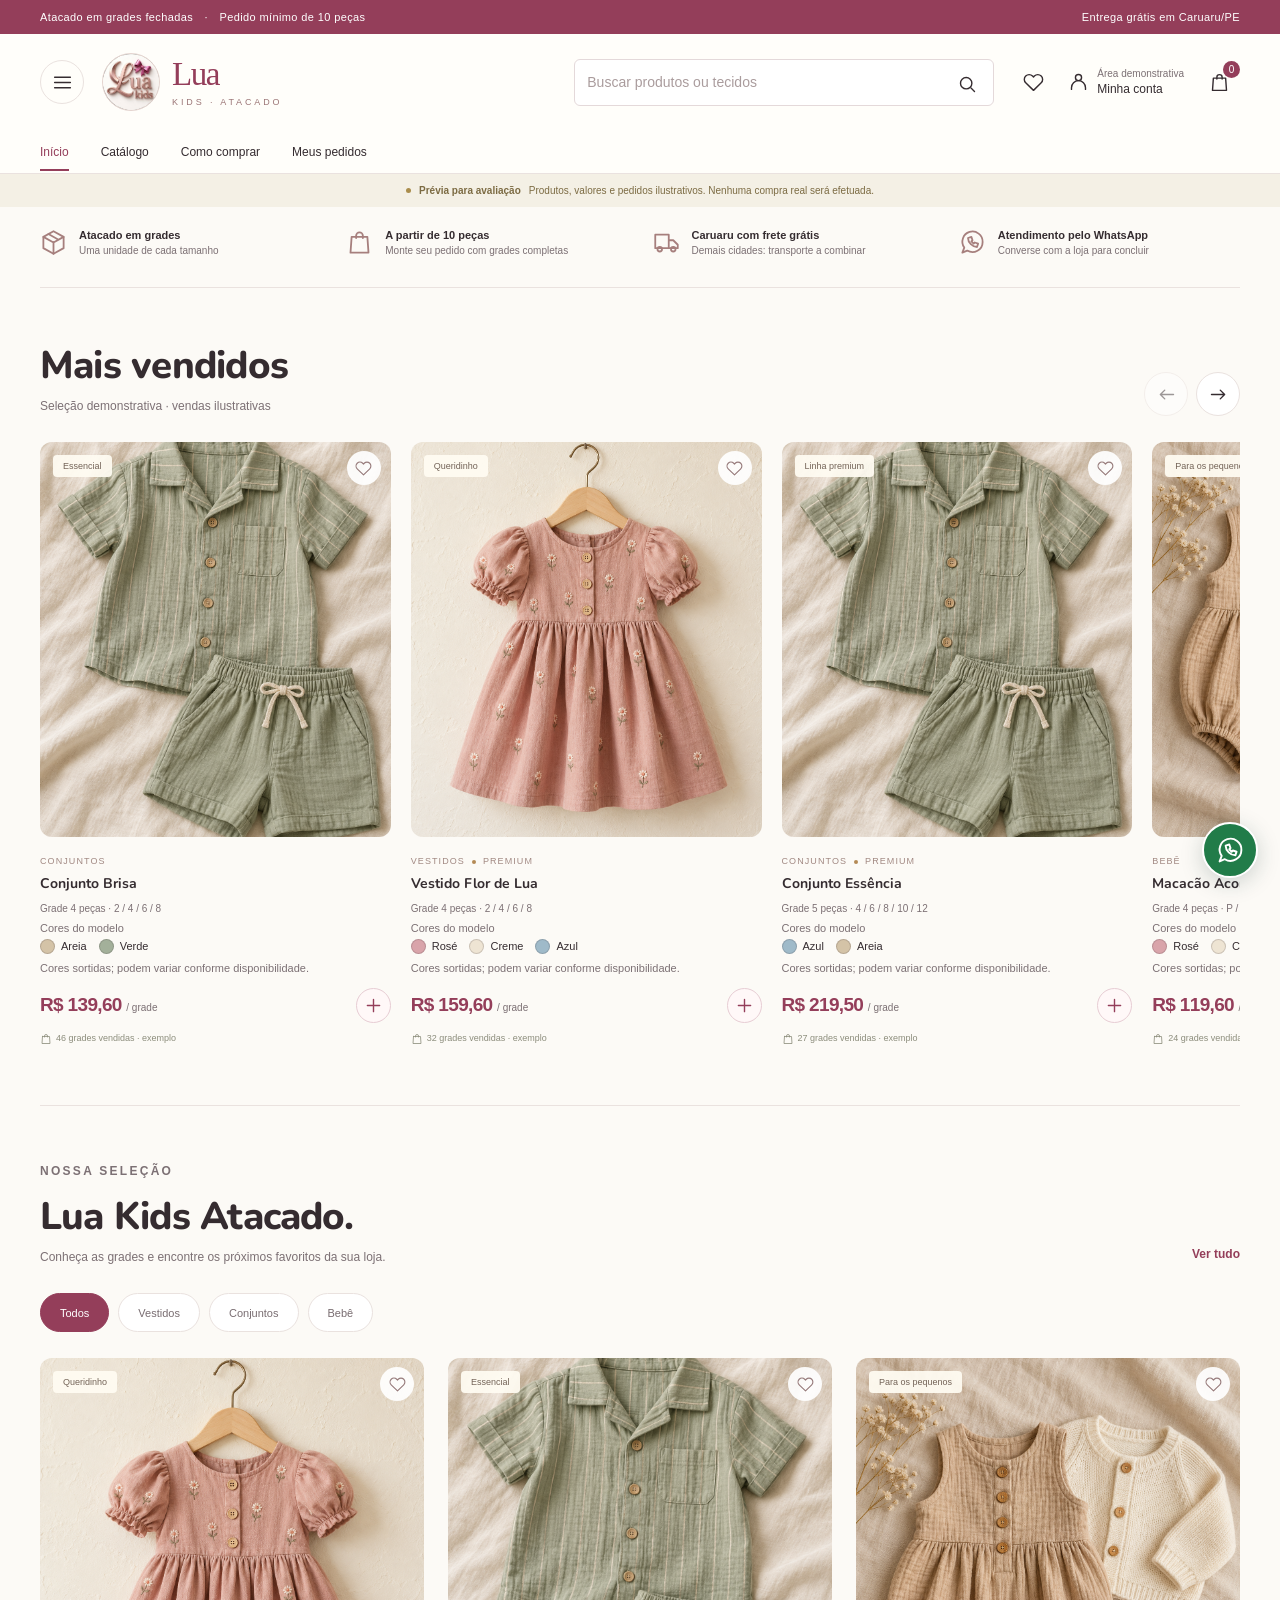
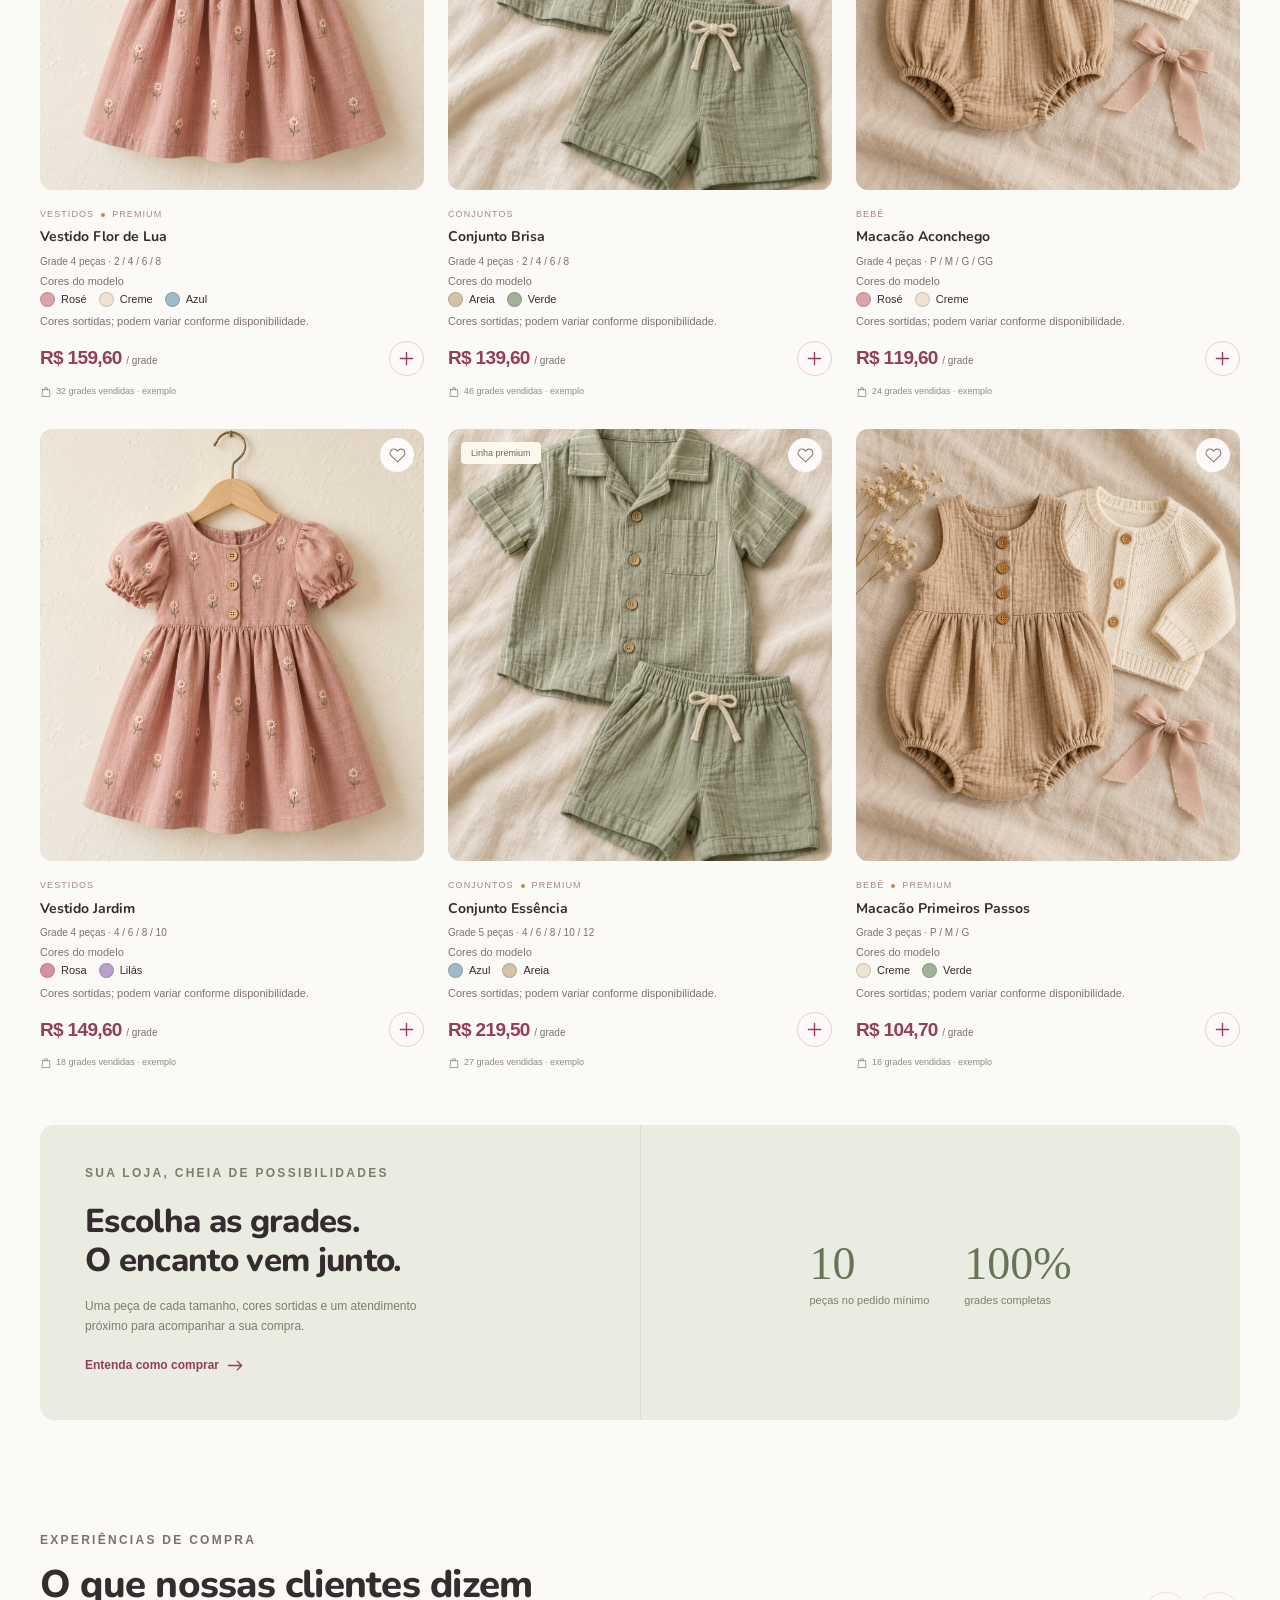
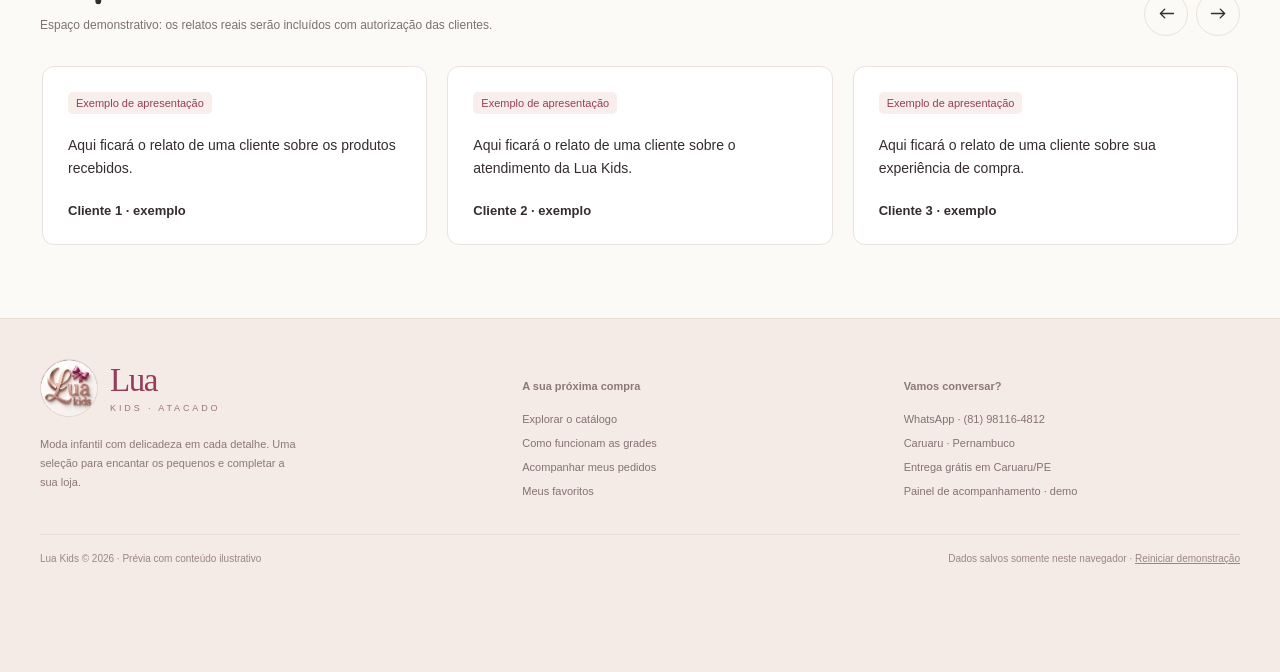
==== commit 9aff2f86: "att visual versão 2.0" ====
--- a/index.html
+++ b/index.html
@@ -10,42 +10,53 @@
     />
     <title>Lua Kids · Moda infantil no atacado</title>
     <link rel="icon" type="image/jpeg" href="recursos/imagens/logo-original.jpg" />
+    <!-- Antecipa a fonte dos títulos, hospedada junto aos recursos da loja. -->
+    <link rel="preload" href="recursos/fontes/nunito-latino.woff2" as="font" type="font/woff2" crossorigin />
     <!-- A ordem preserva a cascata visual da primeira versão. -->
-    <link rel="stylesheet" href="estilos/base.css" />
-    <link rel="stylesheet" href="estilos/estrutura.css" />
-    <link rel="stylesheet" href="estilos/vitrine.css" />
-    <link rel="stylesheet" href="estilos/rodape.css" />
-    <link rel="stylesheet" href="estilos/paginas.css" />
-    <link rel="stylesheet" href="estilos/responsivo.css" />
+    <link rel="stylesheet" href="estilos/base.css?v=20261028-5" />
+    <link rel="stylesheet" href="estilos/estrutura.css?v=20261028-5" />
+    <link rel="stylesheet" href="estilos/vitrine.css?v=20261028-9" />
+    <link rel="stylesheet" href="estilos/rodape.css?v=20261028-5" />
+    <link rel="stylesheet" href="estilos/paginas.css?v=20261028-17" />
+    <link rel="stylesheet" href="estilos/responsivo.css?v=20261028-5" />
+    <link rel="stylesheet" href="estilos/ajustes-previa.css?v=20261028-18" />
     <!-- defer mantém a ordem: configuração → serviços/componentes → telas → eventos → aplicação. -->
     <!-- Scripts tradicionais permitem continuar abrindo este arquivo diretamente no navegador. -->
-    <script defer src="js/configuracao.js"></script>
-    <script defer src="js/utilitarios.js"></script>
-    <script defer src="js/dados/demonstracao.js"></script>
-    <script defer src="js/servicos/armazenamento.js"></script>
-    <script defer src="js/navegacao.js"></script>
-    <script defer src="js/componentes/icones.js"></script>
-    <script defer src="js/componentes/avisos.js"></script>
-    <script defer src="js/componentes/comuns.js"></script>
-    <script defer src="js/servicos/sacola.js"></script>
-    <script defer src="js/componentes/estrutura.js"></script>
-    <script defer src="js/componentes/cartao-produto.js"></script>
-    <script defer src="js/paginas/inicio.js"></script>
-    <script defer src="js/paginas/catalogo.js"></script>
-    <script defer src="js/paginas/produto.js"></script>
-    <script defer src="js/paginas/sacola.js"></script>
-    <script defer src="js/servicos/favoritos.js"></script>
-    <script defer src="js/paginas/favoritos.js"></script>
-    <script defer src="js/servicos/entrega.js"></script>
-    <script defer src="js/servicos/pedidos.js"></script>
-    <script defer src="js/paginas/fechamento.js"></script>
-    <script defer src="js/servicos/anexos.js"></script>
-    <script defer src="js/paginas/pedidos.js"></script>
-    <script defer src="js/paginas/painel.js"></script>
-    <script defer src="js/componentes/mensagem-whatsapp.js"></script>
-    <script defer src="js/paginas/como-comprar.js"></script>
-    <script defer src="js/eventos.js"></script>
-    <script defer src="js/aplicacao.js"></script>
+    <script defer src="js/configuracao.js?v=20261028-5"></script>
+    <script defer src="js/utilitarios.js?v=20261028-5"></script>
+    <script defer src="js/dados/demonstracao.js?v=20261028-5"></script>
+    <script defer src="js/servicos/armazenamento.js?v=20261028-5"></script>
+    <script defer src="js/servicos/contas.js?v=20261028-5"></script>
+    <script defer src="js/navegacao.js?v=20261028-5"></script>
+    <script defer src="js/componentes/icones.js?v=20261028-5"></script>
+    <script defer src="js/componentes/avisos.js?v=20261028-5"></script>
+    <script defer src="js/componentes/cores.js?v=20261028-11"></script>
+    <script defer src="js/componentes/comuns.js?v=20261028-17"></script>
+    <script defer src="js/componentes/dialogos.js?v=20261028-5"></script>
+    <script defer src="js/componentes/menu.js?v=20261028-12"></script>
+    <script defer src="js/componentes/depoimentos.js?v=20261028-5"></script>
+    <script defer src="js/servicos/sacola.js?v=20261028-5"></script>
+    <script defer src="js/componentes/estrutura.js?v=20261028-5"></script>
+    <script defer src="js/componentes/cartao-produto.js?v=20261028-8"></script>
+    <script defer src="js/componentes/mais-vendidos.js?v=20261028-7"></script>
+    <script defer src="js/paginas/inicio.js?v=20261028-7"></script>
+    <script defer src="js/paginas/catalogo.js?v=20261028-14"></script>
+    <script defer src="js/componentes/painel-filtros.js?v=20261028-5"></script>
+    <script defer src="js/paginas/produto.js?v=20261028-5"></script>
+    <script defer src="js/paginas/sacola.js?v=20261028-11"></script>
+    <script defer src="js/servicos/favoritos.js?v=20261028-5"></script>
+    <script defer src="js/paginas/favoritos.js?v=20261028-5"></script>
+    <script defer src="js/servicos/entrega.js?v=20261028-5"></script>
+    <script defer src="js/servicos/pedidos.js?v=20261028-5"></script>
+    <script defer src="js/paginas/fechamento.js?v=20261028-18"></script>
+    <script defer src="js/servicos/anexos.js?v=20261028-5"></script>
+    <script defer src="js/paginas/pedidos.js?v=20261028-17"></script>
+    <script defer src="js/paginas/endereco.js?v=20261028-5"></script>
+    <script defer src="js/paginas/painel.js?v=20261028-5"></script>
+    <script defer src="js/componentes/mensagem-whatsapp.js?v=20261028-5"></script>
+    <script defer src="js/paginas/como-comprar.js?v=20261028-5"></script>
+    <script defer src="js/eventos.js?v=20261028-18"></script>
+    <script defer src="js/aplicacao.js?v=20261028-7"></script>
   </head>
   <body>
     <a class="skip-link" href="#conteudo">Pular para o conteúdo</a>
@@ -67,6 +78,34 @@
     <!-- Diálogos nativos: o navegador controla foco e fechamento pelo teclado. -->
     <dialog id="cart-dialog" class="cart-dialog" aria-labelledby="cart-title"></dialog>
     <dialog id="message-dialog" class="message-dialog" aria-labelledby="message-title"></dialog>
+    <dialog
+      id="dialogo-aviso"
+      class="dialogo-aviso"
+      aria-labelledby="titulo-dialogo-aviso"
+    ></dialog>
+    <dialog id="menu-lateral" class="painel-lateral" aria-labelledby="titulo-menu"></dialog>
+    <dialog
+      id="painel-filtros"
+      class="painel-lateral painel-filtros"
+      aria-labelledby="titulo-filtros"
+      ><div class="cabecalho-painel"
+        ><h2 id="titulo-filtros">Filtrar e ordenar</h2
+        ><button class="icon-button" data-action="filtros-fechar" aria-label="Fechar filtros"
+          >×</button
+        ></div
+      ><div class="conteudo-filtros"></div
+      ><div class="acoes-filtros"
+        ><button class="button secondary" data-action="filtros-limpar">Limpar</button
+        ><button class="button" data-action="filtros-aplicar">Aplicar filtros</button></div
+      ></dialog
+    >
+    <a
+      id="whatsapp-flutuante"
+      class="whatsapp-flutuante"
+      aria-label="Falar com a Lua Kids pelo WhatsApp"
+      target="_blank"
+      rel="noopener noreferrer"
+    ></a>
     <div id="toast" class="toast" role="status" aria-live="polite"></div>
     <noscript
       ><p class="container notice"
--- a/estilos/vitrine.css
+++ b/estilos/vitrine.css
@@ -1,8 +1,5 @@
 /* Vitrine inicial, botões compartilhados, benefícios, cartões e seleção de categorias. */
 .eyebrow {
-  display: flex;
-  align-items: center;
-  gap: 9px;
   font-size: 10px;
   letter-spacing: 0.19em;
   text-transform: uppercase;
@@ -10,93 +7,7 @@
   color: var(--rose);
   margin-bottom: 18px;
 }
-.eyebrow:before {
-  content: "";
-  display: block;
-  width: 22px;
-  height: 1px;
-  background: currentColor;
-} /* Banner de apresentação: texto e imagem em duas colunas no computador. */
-.hero {
-  padding-block: 30px 25px;
-}
-.hero-grid {
-  display: grid;
-  grid-template-columns: 0.92fr 1.08fr;
-  min-height: 480px;
-  background: #f5eae5;
-  border-radius: 5px 80px 5px 5px;
-  overflow: hidden;
-}
-.hero-copy {
-  padding: 60px 30px 55px 52px;
-  position: relative;
-  display: flex;
-  flex-direction: column;
-  align-items: flex-start;
-  justify-content: center;
-}
-.hero h1 {
-  font-size: clamp(40px, 4.4vw, 61px);
-  margin-bottom: 22px;
-}
-.hero h1 em {
-  color: var(--rose);
-  font-weight: 400;
-}
-.hero-description {
-  font-size: 13px;
-  color: #806e70;
-  max-width: 310px;
-  line-height: 1.8;
-  margin-bottom: 27px;
-}
-.hero-image {
-  position: relative;
-  min-width: 0;
-  min-height: 400px;
-}
-.hero-image > img {
-  width: 100%;
-  height: 100%;
-  object-fit: cover;
-  object-position: 58% center;
-}
-.hero-note {
-  position: absolute;
-  bottom: 25px;
-  left: 24px;
-  background: #fffdf5ed;
-  border: 1px solid white;
-  border-radius: 12px;
-  display: flex;
-  align-items: center;
-  gap: 12px;
-  padding: 15px 20px;
-  box-shadow: var(--shadow);
-  font-size: 12px;
-}
-.hero-note .icon {
-  color: var(--rose);
-  width: 29px;
-  height: 29px;
-}
-.hero-note strong {
-  display: block;
-  font-weight: 600;
-}
-.hero-note small {
-  color: var(--muted);
-  font-size: 10px;
-}
-.hero-caption {
-  font-size: 10px;
-  margin-top: 20px;
-  color: #9a7c7c;
-  display: flex;
-  align-items: center;
-  gap: 7px;
-}
+/* Botões compartilhados entre vitrine, pedidos e diálogos. */
 .button {
   display: inline-flex;
   justify-content: center;
--- a/estilos/paginas.css
+++ b/estilos/paginas.css
@@ -57,7 +57,7 @@
   margin-bottom: 8px;
 }
 .filter-field select,
-.filter-field input[type="search"] {
+.filter-field input[type='search'] {
   font-size: 12px;
   padding: 10px 9px;
   background: #fcfaf8;
@@ -322,19 +322,22 @@
   margin: 4px 0 0;
 }
 .cart-body {
+  min-height: 0;
   overflow-y: auto;
   flex: 1;
   padding: 0 24px 24px;
 }
 .cart-item {
-  display: flex;
-  gap: 15px;
-  padding: 23px 0;
+  display: grid;
+  grid-template-columns: 58px minmax(0, 1fr);
+  gap: 12px;
+  align-items: start;
+  padding: 14px 0;
   border-bottom: 1px solid var(--line);
 }
 .cart-item img {
-  width: 78px;
-  height: 99px;
+  width: 58px;
+  height: 76px;
   object-fit: cover;
   border-radius: 7px;
   background: #eee7df;
@@ -345,30 +348,36 @@
   min-width: 0;
 }
 .cart-item h3 {
-  font-size: 12px;
-  margin: 0 0 7px;
+  font-size: 13px;
+  line-height: 1.35;
+  margin: 0 0 4px;
 }
 .cart-item p {
   font-size: 10px;
   color: var(--muted);
-  margin-bottom: 10px;
+  margin-bottom: 6px;
+}
+.cart-item-tamanhos {
+  display: block;
+  margin-top: 2px;
 }
 .cart-item-row {
   display: flex;
   justify-content: space-between;
-  gap: 10px;
+  gap: 8px;
   align-items: center;
 }
 .cart-item-row strong {
   font-size: 13px;
   color: var(--rose);
+  white-space: nowrap;
 }
 .cart-item .quantity {
-  min-height: 30px;
+  min-height: 34px;
 }
 .cart-item .quantity button {
-  width: 27px;
-  height: 30px;
+  width: 30px;
+  height: 34px;
   font-size: 14px;
 }
 .cart-item .quantity output {
@@ -380,7 +389,33 @@
   color: var(--muted);
   background: transparent;
   border: 0;
-  padding: 8px 0 0;
+  padding: 5px 0;
+  min-height: 28px;
+  width: 100%;
+}
+.cart-item-miniatura > a {
+  display: block;
+}
+.detalhes-item-sacola,
+.detalhes-item-pedido {
+  margin-top: 4px;
+}
+.detalhes-item-sacola summary,
+.detalhes-item-pedido summary {
+  cursor: pointer;
+  color: var(--rose);
+  font-size: 11px;
+  min-height: 30px;
+  line-height: 30px;
+}
+.detalhes-item-sacola .caracteristicas-item,
+.detalhes-item-pedido .caracteristicas-item {
+  padding-top: 5px;
+  border-top: 1px solid var(--line);
+}
+.detalhes-item-sacola .aviso-cores,
+.detalhes-item-pedido .aviso-cores {
+  margin-bottom: 0;
 }
 .cart-bottom {
   padding: 23px 24px;
@@ -389,6 +424,23 @@
 }
 .cart-progress {
   margin: 17px 0;
+}
+/* Mais espaço para os itens sem esconder o subtotal ou a ação de continuar. */
+.cart-dialog .dialog-heading {
+  padding: 18px 20px;
+}
+.cart-dialog .cart-body {
+  padding: 0 20px 16px;
+}
+.cart-dialog .cart-bottom {
+  padding: 16px 20px;
+}
+.cart-dialog .cart-progress {
+  margin: 0 0 12px;
+}
+.cart-dialog .summary-row.total {
+  margin: 12px 0;
+  padding-top: 12px;
 }
 .cart-progress p {
   font-size: 11px;
@@ -473,7 +525,7 @@
   font-weight: 600;
   margin-bottom: 8px;
 }
-input:not([type="checkbox"]):not([type="file"]),
+input:not([type='checkbox']):not([type='file']),
 select,
 textarea {
   width: 100%;
@@ -551,7 +603,7 @@
   white-space: nowrap;
 }
 .status:before {
-  content: "";
+  content: '';
   width: 5px;
   height: 5px;
   border-radius: 50%;
@@ -719,7 +771,7 @@
   border: 0;
 }
 .timeline li:before {
-  content: "";
+  content: '';
   position: absolute;
   left: -5px;
   top: 3px;
@@ -849,6 +901,10 @@
 }
 .admin-orders {
   min-width: 0;
+  width: 100%;
+  max-width: 100%;
+  /* Impede que a largura mínima da tabela escape da seção de pedidos. */
+  overflow: hidden;
   background: white;
   border: 1px solid var(--line);
   border-radius: 10px;
@@ -868,7 +924,16 @@
   font-size: 12px;
 }
 .table-wrap {
+  /* Ancora os rótulos de acessibilidade posicionados dentro da tabela.
+   * Sem esta referência, eles escapam da área rolável e alargam a página móvel.
+   */
+  position: relative;
+  width: 100%;
+  min-width: 0;
+  max-width: 100%;
   overflow-x: auto;
+  overflow-y: hidden;
+  overscroll-behavior-x: contain;
 }
 .orders-table {
   width: 100%;
@@ -935,7 +1000,7 @@
   font-size: 10px;
   color: var(--muted);
 }
-input[type="file"] {
+input[type='file'] {
   width: 100%;
   font-size: 11px;
   margin-top: 13px;
@@ -967,17 +1032,17 @@
   font-size: 12px;
   color: var(--muted);
 }
-details {
+.faq details {
   padding: 20px 0;
   border-bottom: 1px solid var(--line);
 }
-summary {
+.faq summary {
   cursor: pointer;
   font-size: 13px;
   font-weight: 500;
   line-height: 1.6;
 }
-details p {
+.faq details p {
   font-size: 12px;
   color: var(--muted);
   max-width: 800px;
--- a/estilos/responsivo.css
+++ b/estilos/responsivo.css
@@ -1,13 +1,4 @@
 /* Adaptações por largura de tela e respeito à preferência por movimento reduzido. */
-/* Ajustes em monitores largos. */
-@media (min-width: 1400px) {
-  .hero-grid {
-    min-height: 520px;
-  }
-  .hero-copy {
-    padding-left: 65px;
-  }
-}
 /* Redistribuição das colunas em notebooks e tablets. */
 @media (max-width: 1050px) {
   .container {
@@ -24,18 +15,6 @@
   }
   .header-account span {
     display: none;
-  }
-  .hero-copy {
-    padding: 40px 25px 40px 35px;
-  }
-  .hero-grid {
-    min-height: 420px;
-  }
-  .hero-image {
-    min-height: 420px;
-  }
-  .hero h1 {
-    font-size: 46px;
   }
   .perks {
     gap: 15px;
@@ -170,50 +149,6 @@
     width: 100%;
     text-align: center;
   } /* Banner de apresentação: texto e imagem em duas colunas no computador. */
-  .hero {
-    padding-top: 18px;
-    padding-bottom: 16px;
-  }
-  .hero-grid {
-    grid-template-columns: 1fr;
-    border-radius: 5px 55px 5px 5px;
-  }
-  .hero-copy {
-    padding: 33px 27px 31px;
-  }
-  .hero h1 {
-    font-size: 42px;
-    margin-bottom: 15px;
-  }
-  .hero-description {
-    font-size: 12px;
-    max-width: 300px;
-    margin-bottom: 20px;
-  }
-  .hero-image {
-    height: 295px;
-    min-height: 0;
-  }
-  .hero-image > img {
-    object-position: center 45%;
-  }
-  .hero-note {
-    bottom: 15px;
-    left: 15px;
-    padding: 11px 15px;
-    font-size: 11px;
-  }
-  .hero-note small {
-    font-size: 9px;
-  }
-  .hero-caption {
-    margin-top: 15px;
-    font-size: 9px;
-  }
-  .hero .eyebrow {
-    margin-bottom: 15px;
-    font-size: 9px;
-  }
   .perks {
     grid-template-columns: 1fr 1fr;
     padding: 18px 0 22px;
@@ -560,7 +495,7 @@
     min-height: 40px;
   }
   .admin-layout {
-    grid-template-columns: 1fr;
+    grid-template-columns: minmax(0, 1fr);
     gap: 20px;
   }
   .customers {
--- a/estilos/ajustes-previa.css
+++ b/estilos/ajustes-previa.css
@@ -0,0 +1,803 @@
+/* Revisão da prévia: mantém a paleta e a tipografia, amplia o conforto no celular. */
+
+/* Cores são referências do modelo, sem seleção individual e sem estoque por cor. */
+.cores-modelo {
+  margin: 12px 0;
+  font-size: 12px;
+}
+.cores-rotulo {
+  color: var(--muted);
+  display: block;
+  margin-bottom: 7px;
+}
+.cores-modelo ul {
+  list-style: none;
+  display: flex;
+  flex-wrap: wrap;
+  gap: 8px 12px;
+  padding: 0;
+  margin: 0;
+}
+.cores-modelo li {
+  display: inline-flex;
+  align-items: center;
+  gap: 6px;
+  line-height: 1.4;
+}
+.amostra-cor {
+  width: 15px;
+  height: 15px;
+  border: 1px solid #352c3030;
+  border-radius: 50%;
+  flex-shrink: 0;
+}
+.cores-compactas {
+  font-size: 11px;
+}
+/* Cartões: aproxima a composição das cores, sem a linha repetida de cores sortidas. */
+.product-card .product-meta {
+  margin-bottom: 6px;
+}
+.product-card .cores-modelo {
+  margin: 6px 0;
+}
+.product-card .cores-rotulo {
+  margin-bottom: 5px;
+}
+.product-card .aviso-cores {
+  margin: 6px 0 10px;
+}
+.aviso-cores {
+  font-size: 11px;
+  color: var(--muted);
+  line-height: 1.6;
+  margin: 8px 0 14px;
+}
+.caracteristicas-item {
+  min-width: 0;
+}
+.caracteristicas-item p {
+  font-size: 11px;
+  line-height: 1.6;
+  margin: 5px 0;
+}
+.caracteristicas-item .cores-modelo {
+  margin: 9px 0;
+}
+.summary-item > div,
+.cart-item-info {
+  min-width: 0;
+}
+.summary-item {
+  align-items: start;
+}
+.summary-item > strong {
+  white-space: nowrap;
+}
+/* Histórico: miniatura e resumo de leitura; características completas sob demanda. */
+.summary-item.item-pedido-compacto {
+  display: grid;
+  grid-template-columns: 48px minmax(0, 1fr);
+  gap: 12px;
+  padding-bottom: 14px;
+  margin-bottom: 14px;
+  border-bottom: 1px solid var(--line);
+}
+.item-pedido-compacto img {
+  width: 48px;
+  height: 64px;
+}
+.item-pedido-compacto h3 {
+  font-size: 13px;
+  line-height: 1.4;
+  overflow-wrap: anywhere;
+}
+.item-pedido-valores {
+  display: flex;
+  align-items: baseline;
+  justify-content: space-between;
+  flex-wrap: wrap;
+  gap: 4px 10px;
+  margin: 4px 0;
+}
+.item-pedido-valores strong {
+  color: var(--rose);
+  font-size: 13px;
+}
+.item-pedido-compacto .item-pedido-tamanhos,
+.item-pedido-valores p {
+  font-size: 11px;
+  line-height: 1.6;
+}
+.item-pedido-compacto .aviso-cores {
+  margin: 8px 0 0;
+}
+
+/* Fechamento: cada etapa preserva seus campos no formulário ao ser recolhida. */
+.etapa-fechamento {
+  padding: 20px;
+}
+.etapa-fechamento > summary {
+  display: flex;
+  align-items: center;
+  justify-content: space-between;
+  gap: 14px;
+  min-height: 48px;
+  cursor: pointer;
+  list-style: none;
+}
+.etapa-fechamento > summary::-webkit-details-marker {
+  display: none;
+}
+.etapa-textos {
+  min-width: 0;
+}
+.etapa-titulo {
+  display: block;
+  font-size: 15px;
+  font-weight: 600;
+  line-height: 1.5;
+}
+.resumo-etapa {
+  display: -webkit-box;
+  -webkit-line-clamp: 2;
+  -webkit-box-orient: vertical;
+  overflow: hidden;
+  overflow-wrap: anywhere;
+  margin-top: 6px;
+  font-size: 12px;
+  line-height: 1.6;
+  color: var(--muted);
+}
+.etapa-fechamento > summary > .icon {
+  width: 18px;
+  height: 18px;
+  color: var(--rose);
+  transform: rotate(90deg);
+}
+.etapa-fechamento[open] > summary > .icon {
+  transform: rotate(-90deg);
+}
+.conteudo-etapa {
+  padding-top: 20px;
+  margin-top: 16px;
+  border-top: 1px solid var(--line);
+}
+
+/* Diálogos próprios: confirmação legível, foco nativo e nenhuma ação por toque no fundo. */
+html.modal-aberto {
+  overflow: hidden;
+}
+dialog::backdrop {
+  background: #352c3075;
+  backdrop-filter: blur(3px);
+}
+.dialogo-aviso {
+  width: min(480px, calc(100% - 32px));
+  max-height: calc(100dvh - 32px);
+  border: 1px solid var(--line);
+  border-radius: 18px;
+  padding: 30px;
+  color: var(--ink);
+  box-shadow: var(--shadow);
+}
+.dialogo-aviso h2 {
+  font-size: 29px;
+}
+.dialogo-aviso p {
+  font-size: 15px;
+}
+.dialogo-aviso .dialog-actions {
+  display: flex;
+  justify-content: flex-end;
+  gap: 12px;
+  flex-wrap: wrap;
+}
+.dialogo-aviso .button {
+  min-height: 48px;
+}
+.painel-lateral {
+  position: fixed;
+  inset: 0 auto 0 0;
+  width: min(390px, 100%);
+  height: 100dvh;
+  max-height: 100dvh;
+  max-width: 100%;
+  margin: 0;
+  padding: 26px;
+  border: 0;
+  border-right: 1px solid var(--line);
+  background: var(--cream);
+  color: var(--ink);
+  overscroll-behavior: contain;
+  overflow-y: auto;
+}
+.cabecalho-painel {
+  display: flex;
+  justify-content: space-between;
+  align-items: center;
+  gap: 15px;
+  margin-bottom: 22px;
+}
+.cabecalho-painel h2 {
+  font-size: 28px;
+  margin: 0;
+}
+.cabecalho-painel .eyebrow {
+  margin: 0 0 5px;
+}
+.painel-lateral .icon-button,
+.botao-menu {
+  width: 44px;
+  height: 44px;
+  flex-shrink: 0;
+}
+.painel-lateral nav h3 {
+  font:
+    600 12px 'Segoe UI',
+    Arial,
+    sans-serif;
+  text-transform: uppercase;
+  letter-spacing: 0.08em;
+  color: var(--rose);
+  margin: 30px 0 8px;
+}
+.painel-lateral nav a {
+  display: flex;
+  justify-content: space-between;
+  align-items: center;
+  min-height: 48px;
+  padding: 12px 2px;
+  gap: 10px;
+  border-bottom: 1px solid var(--line);
+  font-size: 15px;
+}
+.contagem-categoria {
+  font-size: 12px;
+  border-radius: 20px;
+  background: var(--blush);
+  padding: 3px 9px;
+}
+/* Categorias em primeiro plano, logo após a busca do menu. */
+.menu-categorias {
+  margin-top: 28px;
+}
+.painel-lateral nav .menu-categorias h3 {
+  margin: 0 0 6px;
+  font-size: 12px;
+  color: var(--muted);
+}
+.lista-categorias-menu {
+  display: grid;
+}
+.painel-lateral nav .link-categoria {
+  min-height: 50px;
+  padding: 11px 0;
+  color: var(--ink);
+  font-size: 17px;
+  font-weight: 700;
+}
+.categoria-info {
+  display: inline-flex;
+  align-items: center;
+  gap: 8px;
+  flex-shrink: 0;
+  color: var(--muted);
+}
+.categoria-info .icon {
+  width: 16px;
+  height: 16px;
+}
+.link-categoria .contagem-categoria {
+  background: transparent;
+  padding: 0;
+  font-size: 11px;
+  font-weight: 400;
+}
+.painel-lateral nav .link-categoria:hover,
+.painel-lateral nav .link-categoria.categoria-ativa {
+  color: var(--rose);
+}
+.categoria-ativa .categoria-info {
+  color: var(--rose);
+}
+.busca-menu label {
+  display: block;
+  font-size: 13px;
+  margin-bottom: 7px;
+}
+.busca-menu > div {
+  display: flex;
+  border: 1px solid var(--line);
+  background: white;
+  border-radius: 8px;
+}
+.busca-menu input {
+  min-width: 0;
+  width: 100%;
+  background: transparent;
+  border: 0;
+  padding: 10px;
+  font-size: 16px;
+}
+.header-main {
+  gap: 18px;
+}
+.botao-menu {
+  border: 1px solid var(--line);
+}
+
+/* Atendimento manual; o botão não cobre diálogos nem envia mensagens sozinho. */
+.whatsapp-flutuante {
+  position: fixed;
+  right: max(22px, env(safe-area-inset-right));
+  bottom: calc(22px + env(safe-area-inset-bottom));
+  width: 56px;
+  height: 56px;
+  border-radius: 50%;
+  display: grid;
+  place-items: center;
+  background: #217c49;
+  color: white;
+  box-shadow: 0 5px 22px #173c3b35;
+  z-index: 8;
+  border: 2px solid white;
+}
+.whatsapp-flutuante .icon {
+  width: 29px;
+  height: 29px;
+}
+.whatsapp-flutuante:hover {
+  background: #185e37;
+}
+.modal-aberto .whatsapp-flutuante {
+  visibility: hidden;
+}
+.site-footer {
+  padding-bottom: 90px;
+}
+.toast {
+  bottom: calc(90px + env(safe-area-inset-bottom));
+}
+
+/* Filtros com campos de altura constante. O mesmo conteúdo atende lateral e modal. */
+.botao-filtros,
+.ordem-movel {
+  display: none;
+}
+.filter-field select,
+.filter-field input[type='search'],
+.catalog-top select {
+  min-height: 48px;
+  width: 100%;
+  min-width: 0;
+}
+.filter-field > span {
+  font-size: 12px;
+  line-height: 1.5;
+}
+.filters .check-inline {
+  min-height: 44px;
+}
+.filters #campos-filtros {
+  display: grid;
+  gap: 17px;
+}
+.filters .filter-field {
+  margin: 0;
+}
+.filters h2 {
+  margin-bottom: 0;
+}
+#resultados-catalogo {
+  min-width: 0;
+  scroll-margin-top: 24px;
+  outline: none;
+}
+.titulo-catalogo {
+  color: var(--rose);
+  font-size: clamp(26px, 2.5vw, 34px);
+  font-weight: 700;
+  line-height: 1.3;
+  text-align: center;
+  margin: 4px 0 24px;
+  overflow-wrap: anywhere;
+}
+.catalog-top label {
+  max-width: 220px;
+}
+/* Filtros em uma janela compacta. Só os campos rolam; título e ações ficam visíveis. */
+.painel-filtros {
+  inset: 0;
+  width: min(420px, calc(100% - 32px));
+  height: auto;
+  max-height: min(70dvh, 560px);
+  margin: auto;
+  padding: 0;
+  border: 1px solid var(--line);
+  border-radius: 18px;
+  overflow: hidden;
+}
+.painel-filtros[open] {
+  display: grid;
+  grid-template-rows: auto minmax(0, 1fr) auto;
+}
+.painel-filtros .cabecalho-painel {
+  margin: 0;
+  padding: 14px 18px;
+  border-bottom: 1px solid var(--line);
+}
+.painel-filtros .cabecalho-painel h2 {
+  font-size: 23px;
+  line-height: 1.25;
+}
+.conteudo-filtros {
+  min-height: 0;
+  overflow-y: auto;
+  overscroll-behavior: contain;
+  padding: 18px;
+}
+.painel-filtros .filter-field {
+  display: block;
+  margin-bottom: 18px;
+}
+.painel-filtros .filter-field > span {
+  display: block;
+  margin-bottom: 7px;
+}
+.painel-filtros .filter-field input,
+.painel-filtros .filter-field select {
+  width: 100%;
+  min-height: 48px;
+  padding: 12px;
+  font-size: 16px;
+  border: 1px solid var(--line);
+  background: white;
+  border-radius: 7px;
+}
+.painel-filtros .check-inline {
+  min-height: 44px;
+  margin: 10px 0;
+  font-size: 14px;
+}
+.painel-filtros .filter-note {
+  font-size: 12px;
+  color: var(--muted);
+}
+.painel-filtros #campos-filtros > h2,
+.painel-filtros [data-action='clear-filters'] {
+  display: none;
+}
+.acoes-filtros {
+  display: grid;
+  grid-template-columns: 1fr 1fr;
+  gap: 12px;
+  padding: 14px 18px;
+  background: var(--cream);
+  border-top: 1px solid var(--line);
+}
+.acoes-filtros .button {
+  min-height: 48px;
+  padding-inline: 12px;
+}
+.formulario-endereco {
+  max-width: 780px;
+}
+.acoes-endereco {
+  display: flex;
+  flex-wrap: wrap;
+  gap: 12px;
+  margin: 25px 0 15px;
+}
+.account-sidebar .atalho-endereco {
+  /* No celular, a lateral tem uma coluna de 46px para o avatar. O atalho
+   * precisa atravessar as duas colunas, em vez de ficar espremido nessa coluna.
+   */
+  grid-column: 1 / -1;
+  width: 100%;
+  min-width: 0;
+  min-height: 48px;
+  margin: 18px 0 0;
+  padding: 12px 14px;
+  justify-content: flex-start;
+  white-space: nowrap;
+  font-size: 13px;
+}
+.atalho-endereco .icon:last-child {
+  margin-left: auto;
+}
+
+/* Vitrine horizontal: há espaço para o começo do próximo cartão em cada largura. */
+.mais-vendidos {
+  min-width: 0;
+  border-bottom: 1px solid var(--line);
+}
+.lista-mais-vendidos {
+  display: flex;
+  gap: 20px;
+  overflow-x: auto;
+  overscroll-behavior-x: contain;
+  scroll-snap-type: x mandatory;
+  scrollbar-width: none;
+  padding-bottom: 4px;
+}
+.lista-mais-vendidos::-webkit-scrollbar {
+  display: none;
+}
+.lista-mais-vendidos > .product-card {
+  flex: 0 0 calc((100% - 60px) / 3.25);
+  scroll-snap-align: start;
+}
+.lista-mais-vendidos:focus-visible {
+  outline: 2px solid var(--rose);
+  outline-offset: 4px;
+}
+.setas-mais-vendidos {
+  display: flex;
+  gap: 8px;
+  flex-shrink: 0;
+}
+.setas-mais-vendidos .icon-button {
+  width: 44px;
+  height: 44px;
+  border: 1px solid var(--line);
+  background: white;
+}
+@media (max-width: 760px) {
+  .lista-mais-vendidos {
+    gap: 13px;
+  }
+  .lista-mais-vendidos > .product-card {
+    /* Próximo do tamanho da grade inicial: dois cartões e parte do terceiro. */
+    flex-basis: calc((100% - 26px) / 2.15);
+  }
+  .mais-vendidos .section-heading {
+    gap: 12px;
+    align-items: center;
+  }
+  .mais-vendidos .section-heading h2 {
+    font-size: 28px;
+  }
+  .mais-vendidos .section-heading p {
+    margin-bottom: 0;
+  }
+}
+
+/* Relatos horizontais, com controle manual e sem avaliações inventadas como reais. */
+.lista-depoimentos {
+  display: flex;
+  overflow-x: auto;
+  gap: 20px;
+  padding: 4px 2px 18px;
+  scroll-snap-type: x mandatory;
+  overscroll-behavior-x: contain;
+}
+.cartao-depoimento {
+  flex: 0 0 calc((100% - 40px) / 3);
+  min-width: 260px;
+  background: white;
+  border: 1px solid var(--line);
+  padding: 25px;
+  border-radius: 12px;
+  scroll-snap-align: start;
+}
+.cartao-depoimento p {
+  margin: 20px 0;
+  font-size: 14px;
+}
+.cartao-depoimento strong {
+  font-size: 13px;
+}
+.etiqueta-exemplo {
+  display: inline-block;
+  padding: 5px 8px;
+  background: var(--blush);
+  color: var(--rose);
+  border-radius: 5px;
+  font-size: 11px;
+}
+.setas-depoimentos {
+  display: flex;
+  gap: 8px;
+}
+.setas-depoimentos button {
+  border: 1px solid var(--line);
+  width: 44px;
+  height: 44px;
+}
+
+@media (max-width: 1050px) {
+  .header-main {
+    gap: 12px;
+  }
+  .header-search {
+    min-width: 0;
+  }
+}
+
+@media (max-width: 760px) {
+  /* Preserva uma faixa da página ao lado do menu, inclusive em celulares estreitos. */
+  #menu-lateral {
+    width: min(350px, 88vw);
+    padding-inline: 20px;
+  }
+  /* Marca, menu e ações compartilham uma linha; a busca ocupa a linha seguinte. */
+  .header-main {
+    display: flex;
+    flex-wrap: wrap;
+    gap: 10px;
+  }
+  .header-main .brand {
+    flex: 1;
+    min-width: 0;
+  }
+  .header-main .header-actions {
+    margin-left: auto;
+    gap: 3px;
+  }
+  .header-main .header-search {
+    order: 5;
+    flex-basis: 100%;
+    width: 100%;
+    margin: 3px 0 0;
+  }
+  .header-main .brand-seal {
+    width: 38px;
+    height: 38px;
+  }
+  .header-main .brand-name {
+    font-size: 23px;
+  }
+  .header-main .brand-name small {
+    font-size: 8px;
+  }
+  .header-actions .icon-button,
+  .header-account,
+  .botao-menu {
+    width: 40px;
+    height: 44px;
+  }
+  .header-nav {
+    gap: 20px;
+  }
+  .header-nav a {
+    white-space: nowrap;
+  }
+  .botao-filtros {
+    display: inline-flex;
+    width: 100%;
+    min-height: 48px;
+    margin-bottom: 20px;
+    justify-content: center;
+  }
+  .filters {
+    display: none;
+  }
+  .painel-filtros .ordem-movel {
+    display: block;
+  }
+  .catalog-top label {
+    max-width: 180px;
+  }
+  .catalog-top select {
+    font-size: 14px;
+    padding: 10px;
+    width: 100%;
+    max-width: 100%;
+  }
+  .catalog-top {
+    align-items: center;
+    gap: 10px;
+    font-size: 12px;
+  }
+  .catalog-top > span {
+    min-width: 0;
+  }
+  .cores-compactas li {
+    gap: 4px;
+  }
+  .cores-compactas ul {
+    gap: 6px 9px;
+  }
+  .cores-compactas {
+    font-size: 10px;
+  }
+  .product-card .aviso-cores {
+    font-size: 10px;
+  }
+  .product-price {
+    flex-wrap: wrap;
+    gap: 8px;
+  }
+  .product-price strong {
+    min-width: 0;
+  }
+  .product-price .add-button {
+    margin-left: auto;
+  }
+  .summary-item {
+    grid-template-columns: 48px minmax(0, 1fr);
+  }
+  .summary-item > strong {
+    grid-column: 2;
+    justify-self: start;
+  }
+  .summary-item img {
+    width: 48px;
+    height: 64px;
+  }
+  .cart-item {
+    grid-template-columns: 58px minmax(0, 1fr);
+    gap: 12px;
+  }
+  .cart-item-row {
+    flex-wrap: nowrap;
+    gap: 8px;
+  }
+  .dialogo-aviso {
+    padding: 24px;
+  }
+  .dialogo-aviso .dialog-actions {
+    display: grid;
+    grid-template-columns: 1fr;
+  }
+  .dialogo-aviso .dialog-actions .button {
+    width: 100%;
+  }
+  .acoes-endereco {
+    flex-direction: column;
+  }
+  .cartao-depoimento {
+    flex-basis: 88%;
+    min-width: 0;
+  }
+  .depoimentos .section-heading {
+    align-items: flex-start;
+  }
+  .whatsapp-flutuante {
+    width: 52px;
+    height: 52px;
+    right: 16px;
+    bottom: calc(16px + env(safe-area-inset-bottom));
+  }
+
+  /* A página fica contida; somente a tabela pode rolar horizontalmente. */
+  .admin-layout,
+  .admin-orders,
+  .customers,
+  .stat-grid > *,
+  .admin-intro > div {
+    min-width: 0;
+  }
+  .table-toolbar input {
+    width: 100%;
+    min-width: 0;
+  }
+  .table-wrap {
+    max-width: 100%;
+    min-width: 0;
+    overflow-x: auto;
+    overscroll-behavior-x: contain;
+  }
+  .customer-button {
+    overflow-wrap: anywhere;
+  }
+  .admin-intro {
+    flex-wrap: wrap;
+    gap: 15px;
+  }
+  .admin-actions .button {
+    white-space: normal;
+    line-height: 1.5;
+    min-height: 48px;
+  }
+}
+
+@media print {
+  .whatsapp-flutuante,
+  #menu-lateral,
+  #painel-filtros,
+  #dialogo-aviso {
+    display: none !important;
+  }
+}
